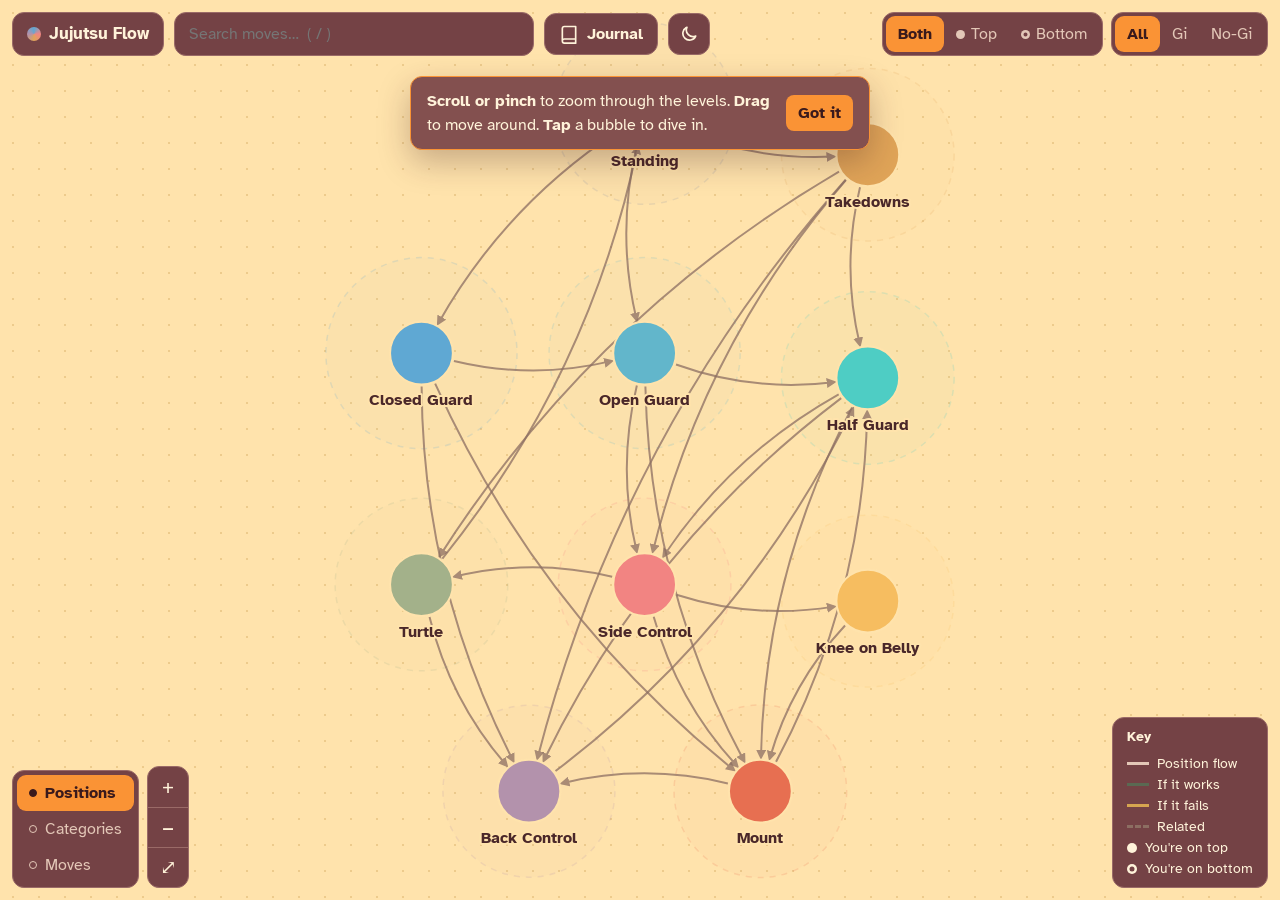
==== index.html @ 80105520 "Training journal with auto-linked move names - Journal button on the web opens a training journal in" ====
<!DOCTYPE html>
<html lang="en">
<head>
  <meta charset="utf-8">
  <meta name="viewport" content="width=device-width, initial-scale=1, viewport-fit=cover">
  <title>Jujutsu Flow</title>
  <meta name="description" content="Zoomable flow chart of jiu-jitsu positions and techniques.">
  <meta name="theme-color" content="#744245">
  <!-- Pick the colour theme before anything draws, so there's no flash of the wrong colours. -->
  <script>
    (function () {
      var t = null;
      try { t = localStorage.getItem('jj-theme'); } catch (e) {}
      if (t !== 'light' && t !== 'dark') t = matchMedia('(prefers-color-scheme: dark)').matches ? 'dark' : 'light';
      document.documentElement.dataset.theme = t;
    })();
  </script>
  <meta name="apple-mobile-web-app-capable" content="yes">
  <meta name="mobile-web-app-capable" content="yes">
  <meta name="apple-mobile-web-app-status-bar-style" content="black-translucent">
  <meta name="apple-mobile-web-app-title" content="JJ Flow">
  <link rel="manifest" href="manifest.webmanifest">
  <link rel="icon" href="icons/icon.svg" type="image/svg+xml">
  <link rel="apple-touch-icon" href="icons/apple-touch-icon.png">
  <link rel="preconnect" href="https://fonts.googleapis.com">
  <link rel="preconnect" href="https://fonts.gstatic.com" crossorigin>
  <link rel="stylesheet" href="https://fonts.googleapis.com/css2?family=Atkinson+Hyperlegible:wght@400;700&display=swap">
  <link rel="stylesheet" href="styles.css">
</head>
<body>
  <!-- The map itself. Everything is drawn into this SVG by js/graph.js -->
  <svg id="graph" aria-label="Technique flow chart"></svg>

  <!-- The detail panel (filled in by js/panel.js) -->
  <aside id="panel" class="panel" aria-label="Details">
    <button class="panel-close" aria-label="Close">×</button>
    <div class="panel-body"></div>
  </aside>

  <!-- Top bar: title, search, Gi / No-Gi filter -->
  <header class="topbar">
    <div class="brand"><span class="brand-mark"></span>Jujutsu Flow</div>
    <div class="search">
      <input id="search" type="search" placeholder="Search moves…  ( / )" autocomplete="off" aria-label="Search moves">
      <ul id="search-results" hidden></ul>
    </div>
    <button id="journal-btn" class="icon-btn with-label" aria-label="Open training journal">
      <svg class="icon-book" viewBox="0 0 24 24" aria-hidden="true"><path d="M4 5.5A2.5 2.5 0 0 1 6.5 3H20v15H6.5A2.5 2.5 0 0 0 4 20.5zM4 20.5A2.5 2.5 0 0 0 6.5 23H20v-5"/></svg>
      <span class="btn-label">Journal</span>
    </button>
    <button id="theme-btn" class="icon-btn" aria-label="Switch colour theme">
      <svg class="icon-sun" viewBox="0 0 24 24" aria-hidden="true"><circle cx="12" cy="12" r="4.5"/><path d="M12 2v2.5M12 19.5V22M2 12h2.5M19.5 12H22M4.9 4.9l1.8 1.8M17.3 17.3l1.8 1.8M4.9 19.1l1.8-1.8M17.3 6.7l1.8-1.8"/></svg>
      <svg class="icon-moon" viewBox="0 0 24 24" aria-hidden="true"><path d="M20 14.5A8 8 0 0 1 9.5 4a8 8 0 1 0 10.5 10.5z"/></svg>
    </button>
    <div class="filters">
      <div class="segmented" role="group" aria-label="Top or bottom filter">
        <button class="filter-btn" data-key="role" data-value="all">Both</button>
        <button class="filter-btn" data-key="role" data-value="top"><span class="dot role-top"></span>Top</button>
        <button class="filter-btn" data-key="role" data-value="bottom"><span class="dot role-bottom"></span>Bottom</button>
      </div>
      <div class="segmented" role="group" aria-label="Gi filter">
        <button class="filter-btn" data-key="style" data-value="all">All</button>
        <button class="filter-btn" data-key="style" data-value="gi">Gi</button>
        <button class="filter-btn" data-key="style" data-value="nogi">No-Gi</button>
      </div>
    </div>
  </header>

  <!-- Bottom left: zoom level "gearbox" + zoom buttons -->
  <div class="controls">
    <div class="levels" role="group" aria-label="Detail level">
      <button class="level-btn" title="See all positions"><span class="pip"></span>Positions</button>
      <button class="level-btn" title="See categories"><span class="pip"></span>Categories</button>
      <button class="level-btn" title="See every move"><span class="pip"></span>Moves</button>
    </div>
    <div class="zoom">
      <button id="zoom-in" aria-label="Zoom in">+</button>
      <button id="zoom-out" aria-label="Zoom out">−</button>
      <button id="zoom-fit" aria-label="Show everything">⤢</button>
    </div>
  </div>

  <!-- Bottom right: what the arrow colours mean -->
  <div id="legend" class="legend">
    <button id="legend-toggle" class="legend-title">Key</button>
    <ul>
      <li><span class="swatch flow"></span>Position flow</li>
      <li><span class="swatch success"></span>If it works</li>
      <li><span class="swatch fail"></span>If it fails</li>
      <li><span class="swatch related"></span>Related</li>
      <li><span class="dot role-top"></span>You're on top</li>
      <li><span class="dot role-bottom"></span>You're on bottom</li>
    </ul>
  </div>

  <div id="hint" class="hint" hidden>
    <p><b>Scroll or pinch</b> to zoom through the levels. <b>Drag</b> to move around. <b>Tap</b> a bubble to dive in.</p>
    <button>Got it</button>
  </div>


  <script src="js/data.js"></script>
  <script src="js/graph.js"></script>
  <script src="js/journal.js"></script>
  <script src="js/panel.js"></script>
  <script src="js/app.js"></script>
</body>
</html>
---- styles.css ----
/* =========================================================================
   THEMES — every colour in the app comes from these "paint racks".
   The rest of the file only asks for a role (--bg, --accent, …), never a
   specific colour, so swapping the rack recolours everything at once.

   To add a seasonal theme later: copy one block, give it a new name
   (e.g. [data-theme="halloween"]), change the colours, and add the name
   to THEMES in js/app.js.
   ========================================================================= */

/* Shared, theme-independent settings */
:root {
  --radius: 12px;
  --panel-w: clamp(400px, 50vw, 640px);   /* technique page: about half the screen on iPad */
  --font: 'Atkinson Hyperlegible', system-ui, -apple-system, 'Segoe UI', sans-serif;
}

/* LIGHT — Behr: Sunflower Seed, Rumors, Joyful Orange, Trailing Vine, Plantain Chips */
:root, [data-theme="light"] {
  color-scheme: light;
  --field: #5A3235;             /* text boxes on the pages */
  --bg: #FFE3AC;                /* Sunflower Seed P270-3 — the web's background */
  --bg-dots: #EDCB8C;
  --surface: #744245;           /* Rumors MQ1-15 — pages, bars and buttons */
  --surface-2: #83504F;
  --border: #9A6A67;
  --text: #FFF3DA;              /* text on pages */
  --muted: #E3C7B7;
  --ink: #4A2729;               /* text drawn on the web */
  --ink-muted: #7A5A4E;
  --accent: #FA9335;            /* Joyful Orange P240-7 — "you are here", buttons */
  --on-accent: #3A1A1C;         /* text on top of the accent colour */
  --success: #5A6952;           /* Trailing Vine S390-7 — "if it works" arrows */
  --fail: #D6A550;              /* Plantain Chips M290-6 — "if it fails" arrows */
  --related: #8C6E62;
  --flow: #8C6E62;              /* big arrows between positions */
  --tlink: #9C7F6B;
  --select: #3A1A1C;            /* ring around the tapped move */
  --casing: #4A2729;            /* thin outline under focus arrows so pale ones stay visible */
  --shadow: rgba(58, 26, 28, .28);
  --danger: #FFB3A6;
}

/* DARK — Behr: Midnight Blue, Nocturne Blue, Extreme Yellow, Pistachio, Sizzling Sunset */
[data-theme="dark"] {
  color-scheme: dark;
  --field: #22405B;
  --bg: #445C73;                /* Midnight Blue N480-7 (matched to the paint card) */
  --bg-dots: #536B83;
  --surface: #2E4D6A;           /* Nocturne Blue HDC-CL-28 (matched to the paint card) */
  --surface-2: #3A5A78;
  --border: #50708F;
  --text: #F3F5F8;
  --muted: #B9C7D6;
  --ink: #F3F5F8;
  --ink-muted: #C4D0DC;
  --accent: #FFB729;            /* Extreme Yellow P260-7 */
  --on-accent: #1F2B38;
  --success: #B9C04F;           /* Pistachio MQ4-42 (matched to the paint card) */
  --fail: #EB7E4D;              /* Sizzling Sunset P200-6 */
  --related: #AEBBC9;
  --flow: #AEBBC9;
  --tlink: #93A4B6;
  --select: #FFFFFF;
  --casing: #1F2B38;
  --shadow: rgba(10, 20, 30, .45);
  --danger: #FFB3A6;
}

* { box-sizing: border-box; }
[hidden] { display: none !important; }
html, body { margin: 0; height: 100%; overflow: hidden; }
/* The dotted background covers the whole screen, including behind the
   iPad/iPhone status bar and home-bar areas, so the web runs edge to edge. */
html { background: radial-gradient(circle, var(--bg-dots) 1px, transparent 1.2px) 0 0 / 26px 26px fixed, var(--bg); }
body {
  background: transparent;
  color: var(--text);
  font-family: var(--font);
  font-size: 16px;
  line-height: 1.5;
  -webkit-font-smoothing: antialiased;
}
button { font: inherit; color: inherit; cursor: pointer; }
.muted { color: var(--muted); }
.small { font-size: 13px; }
.dot {
  display: inline-block; width: 10px; height: 10px; border-radius: 50%;
  background: var(--c, var(--accent)); flex: none;
}

/* ---------- The graph canvas ---------- */
#graph {
  /* 100lvh = the full screen height, even behind the home bar on iPhone/iPad */
  position: fixed; top: 0; left: 0; width: 100vw; height: 100%; height: 100lvh;
  touch-action: none; cursor: grab; user-select: none; -webkit-user-select: none;
}
#graph.grabbing { cursor: grabbing; }
#graph text {
  fill: var(--ink);
  paint-order: stroke fill;
  stroke: var(--bg);
  stroke-width: calc(var(--sw) * 4);
  stroke-linejoin: round;
  pointer-events: none;
}

.zone {
  fill: color-mix(in srgb, var(--c) 7%, transparent);
  stroke: color-mix(in srgb, var(--c) 55%, transparent);
  stroke-width: calc(var(--sw) * 1.5);
  stroke-dasharray: calc(var(--sw) * 6) calc(var(--sw) * 6);
  pointer-events: none;
}
.zone-title { font-size: var(--fs-zone); font-weight: 700; }
.spoke { stroke: color-mix(in srgb, var(--c) 45%, transparent); stroke-width: calc(var(--sw) * 1.2); }

.node { cursor: pointer; transition: opacity .2s; }
.node circle {
  fill: var(--c);
  stroke: var(--bg);
  stroke-width: calc(var(--sw) * 2);
  transition: filter .15s;
}
.node:hover circle { filter: brightness(1.25); }
.pos-node text { font-size: var(--fs-pos); font-weight: 700; }
.cat-node text { font-size: var(--fs-cat); font-weight: 700; }
.cat-node circle { fill: color-mix(in srgb, var(--c) 70%, var(--bg)); }
.tech-node text { font-size: var(--fs-tech); }

/* Solid dot = you're on top. Hollow ring = you're on bottom. */
.tech-node.role-bottom circle { fill: var(--bg); stroke: var(--c); stroke-width: calc(var(--sw) * 3.5); }
.dot.role-top { background: var(--c, var(--text)); }
.dot.role-bottom { background: transparent; box-shadow: inset 0 0 0 2.5px var(--c, var(--text)); }
.filter-btn .dot { margin-right: 6px; width: 9px; height: 9px; --c: currentColor; }

.tech-node.off { opacity: .12; }
.tech-node.sel circle { stroke: var(--select); stroke-width: calc(var(--sw) * 3); }
.pos-node.sel circle { stroke: var(--select); stroke-width: calc(var(--sw) * 4); }

.flow path { fill: none; stroke: var(--flow); stroke-width: calc(var(--sw) * 2); opacity: .75; }
.flow text { font-size: var(--fs-edge); fill: var(--ink-muted) !important; }
.overview .flow:not(.lit) text { display: none; }
.has-focus .flow.lit text { fill: var(--ink) !important; }

.tlink { stroke: var(--tlink); stroke-width: var(--sw); opacity: .35; }
.tlink.off { opacity: .05; }

.hi-link { fill: none; stroke-width: calc(var(--sw) * 2.5); }
.hi-casing { fill: none; stroke: var(--casing); stroke-width: calc(var(--sw) * 4.5); opacity: .55; }
.pin { pointer-events: none; }
.pin circle { fill: var(--c); stroke: var(--bg); stroke-width: calc(var(--sw) * 2); }
.pin.role-bottom circle { fill: var(--bg); stroke: var(--c); stroke-width: calc(var(--sw) * 3); }
.pin.pin-main circle { stroke: var(--select); stroke-width: calc(var(--sw) * 3); }
.pin text { font-size: var(--fs-tech); font-weight: 700; }
.hi-link.success { stroke: var(--success); }
.hi-link.fail { stroke: var(--fail); }
.hi-link.related { stroke: var(--related); stroke-dasharray: calc(var(--sw) * 5) calc(var(--sw) * 4); }

/* When something is focused, dim everything that isn't connected to it. */
.has-focus .tech-node:not(.lit),
.has-focus .cat-node:not(.lit) { opacity: .2; }
.has-focus .tlink { opacity: .06; }
.has-focus .flow:not(.lit) { opacity: .25; }
.has-focus .flow.lit path { stroke: var(--ink); opacity: 1; }
.has-focus .pos-node:not(.lit) { opacity: .35; }

/* ---------- Floating UI ---------- */
.topbar {
  position: fixed; top: calc(12px + env(safe-area-inset-top)); left: 12px; right: 12px;
  display: flex; gap: 10px; align-items: center; flex-wrap: wrap;
  pointer-events: none;
}
.topbar > * { pointer-events: auto; }
/* On wide screens the panel sits on the right, so the top bar makes room for it. */
@media (min-width: 720px) {
  .topbar { transition: right .28s ease; }
  .panel.open ~ .topbar { right: calc(var(--panel-w) + 12px); }
  .panel.open ~ .topbar .brand { display: none; }
}
.brand {
  display: flex; align-items: center; gap: 8px;
  font-weight: 700; font-size: 17px;
  padding: 8px 14px; background: var(--surface); border: 1px solid var(--border); border-radius: var(--radius);
}
.brand-mark {
  width: 14px; height: 14px; border-radius: 50%;
  background: conic-gradient(#5fa8d3, #f28482, #e0a458, #b392ac, #5fa8d3);
}
.search { position: relative; flex: 1 1 200px; max-width: 360px; }
#search {
  width: 100%; padding: 9px 14px; font: inherit; color: var(--text);
  background: var(--surface); border: 1px solid var(--border); border-radius: var(--radius); outline: none;
}
#search:focus { border-color: var(--accent); }
#search-results {
  position: absolute; top: calc(100% + 6px); left: 0; right: 0; margin: 0; padding: 6px; list-style: none;
  background: var(--surface); border: 1px solid var(--border); border-radius: var(--radius);
  box-shadow: 0 12px 32px var(--shadow); z-index: 20;
}
#search-results button {
  display: flex; align-items: center; gap: 10px; width: 100%; text-align: left;
  padding: 8px 10px; background: none; border: 0; border-radius: 8px;
}
#search-results button span:nth-child(2) { flex: 1; }
#search-results button:hover { background: var(--surface-2); }
#search-results .empty { padding: 8px 10px; }

/* Light / dark switch: shows the moon in light mode (tap for dark) and the sun in dark mode. */
.icon-btn {
  display: inline-flex; align-items: center; justify-content: center; flex: none;
  width: 42px; height: 42px; padding: 0; color: var(--text);
  background: var(--surface); border: 1px solid var(--border); border-radius: var(--radius);
}
.icon-btn svg { width: 20px; height: 20px; fill: none; stroke: currentColor; stroke-width: 2; stroke-linecap: round; stroke-linejoin: round; }
.icon-btn:hover { color: var(--accent); }
[data-theme="light"] .icon-sun, [data-theme="dark"] .icon-moon { display: none; }
.filters { display: flex; gap: 8px; margin-left: auto; flex-wrap: wrap; }
.segmented {
  display: flex; padding: 3px;
  background: var(--surface); border: 1px solid var(--border); border-radius: var(--radius);
}
.segmented button, .levels button {
  display: inline-flex; align-items: center; min-height: 36px;
  padding: 6px 12px; background: none; border: 0; border-radius: 9px; color: var(--muted);
}
/* "You are here" = the contrast colour */
.segmented button.active, .levels button.active { background: var(--accent); color: var(--on-accent); font-weight: 700; }
.levels button.active .pip { background: var(--on-accent); border-color: var(--on-accent); }

.controls {
  position: fixed; left: 12px; bottom: 12px;
  display: flex; gap: 8px; align-items: flex-end; flex-wrap: wrap;
  padding-bottom: env(safe-area-inset-bottom);
}
.levels {
  display: flex; flex-direction: column; padding: 4px;
  background: var(--surface); border: 1px solid var(--border); border-radius: var(--radius);
}
.levels button { display: flex; align-items: center; gap: 8px; text-align: left; }
.pip { width: 8px; height: 8px; border-radius: 50%; border: 1.5px solid var(--muted); }
.zoom {
  display: flex; flex-direction: column; overflow: hidden;
  background: var(--surface); border: 1px solid var(--border); border-radius: var(--radius);
}
.zoom button { width: 40px; height: 40px; background: none; border: 0; font-size: 20px; }
.zoom button + button { border-top: 1px solid var(--border); }
.zoom button:hover, .levels button:hover, .segmented button:hover { color: var(--text); }

.legend {
  position: fixed; right: 12px; bottom: 12px; padding: 8px 14px;
  background: var(--surface); border: 1px solid var(--border); border-radius: var(--radius);
  font-size: 14px; transition: opacity .2s;
}
.legend-title { background: none; border: 0; padding: 0; font-weight: 700; }
.legend ul { list-style: none; margin: 6px 0 0; padding: 0; }
.legend li { display: flex; align-items: center; gap: 8px; }
.legend.collapsed ul { display: none; }
.swatch { width: 22px; height: 0; border-top: 3px solid; }
.swatch.flow { border-color: var(--muted); }
.swatch.success { border-color: var(--success); }
.swatch.fail { border-color: var(--fail); }
.swatch.related { border-color: var(--related); border-top-style: dashed; }

.hint {
  position: fixed; left: 50%; top: 76px; transform: translateX(-50%);
  width: min(460px, calc(100% - 32px));
  display: flex; gap: 12px; align-items: center; padding: 12px 16px;
  background: var(--surface-2); border: 1px solid var(--accent); border-radius: var(--radius);
  box-shadow: 0 12px 32px var(--shadow);
}
.hint p { margin: 0; flex: 1; }
.hint button { background: var(--accent); border: 0; border-radius: 8px; padding: 6px 12px; color: var(--on-accent); font-weight: 700; }

/* ---------- Detail panel ---------- */
.panel {
  position: fixed; top: 0; right: 0; bottom: 0; width: var(--panel-w); max-width: 100%;
  background: var(--surface); border-left: 1px solid var(--border);
  transform: translateX(100%); transition: transform .28s ease;
  display: flex; flex-direction: column; z-index: 30;
}
.panel.open { transform: none; box-shadow: -12px 0 40px var(--shadow); }
.panel.open ~ .legend { opacity: 0; pointer-events: none; }
.panel { padding-top: env(safe-area-inset-top, 0px); }
.panel-close {
  position: absolute; top: calc(12px + env(safe-area-inset-top, 0px)); right: 12px; width: 36px; height: 36px;
  background: var(--surface-2); border: 0; border-radius: 50%; font-size: 22px; line-height: 1;
}
.panel-body { flex: 1; min-height: 0; display: flex; flex-direction: column; }

/* Tabs across the top: [Technique] [Notes · 3] */
.panel-tabs {
  display: flex; gap: 4px; margin: 12px 60px 0 16px; padding: 3px; flex: none;
  background: color-mix(in srgb, var(--surface) 70%, #000); border: 1px solid var(--border); border-radius: var(--radius);
}
.panel-tabs button {
  flex: 1; min-height: 36px; padding: 6px 10px; border: 0; border-radius: 9px;
  background: none; color: var(--muted); font-weight: 700;
}
.panel-tabs button.active { background: var(--accent); color: var(--on-accent); }
.panel-tabs button.active .tab-count { color: inherit; }
.tab-count { color: var(--accent); }

/* The sliding tray: two pages side by side, snapping into place when swiped. */
.pages {
  flex: 1; min-height: 0; display: flex;
  overflow-x: auto; overflow-y: hidden; scroll-snap-type: x mandatory;
  overscroll-behavior-x: contain; scrollbar-width: none;
}
.pages::-webkit-scrollbar { display: none; }
.page {
  flex: 0 0 100%; min-width: 0; overflow-y: auto; scroll-snap-align: start; scroll-snap-stop: always;
  padding: 16px 22px 40px; overscroll-behavior-y: contain;
}
/* "Done from" switcher for moves done from several positions */
.done-from { display: flex; flex-wrap: wrap; align-items: center; gap: 6px; margin-top: 12px; }
.done-from-label { font-size: 13px; font-weight: 700; color: var(--muted); margin-right: 2px; }
.place-btn {
  display: inline-flex; align-items: center; gap: 6px; min-height: 34px; padding: 5px 12px;
  background: var(--surface-2); border: 1px solid var(--border); border-radius: 999px; font-size: 14px;
}
.place-btn.active { background: var(--accent); border-color: var(--accent); color: var(--on-accent); font-weight: 700; }
.place-btn.active .dot { --c: var(--on-accent); }

.panel h2 { margin: 6px 0 8px; font-size: 26px; line-height: 1.2; }
.panel h3 { margin: 0 0 8px; font-size: 15px; display: flex; align-items: center; gap: 8px; }
.panel h4 { margin: 12px 0 6px; font-size: 13px; color: var(--muted); text-transform: uppercase; letter-spacing: .04em; }
.panel section { margin-top: 20px; padding-top: 16px; border-top: 1px solid var(--border); }
.panel .desc { font-size: 17px; line-height: 1.6; margin: 12px 0 0; }
.crumb { display: flex; align-items: center; gap: 6px; color: var(--muted); font-size: 14px; flex-wrap: wrap; }
.crumb-link { display: inline-flex; align-items: center; gap: 6px; background: none; border: 0; padding: 0; color: var(--text); }
.crumb-link:hover { text-decoration: underline; }

.badges { display: flex; gap: 6px; }
.badges { flex-wrap: wrap; }
.badge { display: inline-flex; align-items: center; gap: 6px; font-size: 13px; font-weight: 700; padding: 2px 10px; border-radius: 999px; }
.badge.role { background: var(--surface-2); color: var(--text); }
.role-dot { width: 9px; height: 9px; border-radius: 50%; }
.badge.top .role-dot { background: var(--text); }
.badge.bottom .role-dot { box-shadow: inset 0 0 0 2px var(--text); }
.badge.neutral .role-dot { background: var(--muted); }
.badge.gi { background: var(--bg); color: var(--ink); }
.badge.nogi { background: var(--text); color: var(--surface); }

.links.success h3 .icon { color: color-mix(in srgb, var(--success) 50%, var(--text)); }
.links.fail h3 .icon { color: color-mix(in srgb, var(--fail) 70%, var(--text)); }
.links.related h3 .icon { color: var(--related); }
.chips { display: flex; flex-wrap: wrap; gap: 6px; }
.chip {
  display: inline-flex; align-items: center; gap: 8px;
  padding: 6px 12px; background: var(--surface-2); border: 1px solid var(--border); border-radius: 999px;
  font-size: 15px;
}
.chip:hover { border-color: var(--c); }
.chip.off { opacity: .4; }
.chip-tag { font-size: 12px; color: var(--muted); }

.video-frame { position: relative; aspect-ratio: 16 / 9; border-radius: 10px; overflow: hidden; background: #000; }
.video-frame iframe { position: absolute; inset: 0; width: 100%; height: 100%; border: 0; }
.video-form { display: flex; gap: 8px; margin-top: 10px; flex-wrap: wrap; }
.video-input {
  flex: 1 1 180px; padding: 8px 12px; font: inherit; font-size: 14px; color: var(--text);
  background: var(--field); border: 1px solid var(--border); border-radius: 8px;
}
.btn {
  display: inline-flex; align-items: center; padding: 8px 12px; font-size: 14px;
  color: var(--text); text-decoration: none; background: var(--surface-2); border: 1px solid var(--border); border-radius: 8px;
}
.btn:hover { border-color: var(--accent); }
.panel a { color: var(--accent); }

/* One-time "peek": tug the tray left to show the Notes page, then spring back. */
.pages.peek > .page { animation: peek 1.1s cubic-bezier(.3, 0, .2, 1); }
@keyframes peek { 0%, 100% { transform: none; } 35%, 55% { transform: translateX(-72px); } }
.panel-tabs button.glow:not(.active) { animation: glow 1.2s ease-in-out 2; }
@keyframes glow { 50% { background: color-mix(in srgb, var(--accent) 35%, transparent); color: var(--text); } }
@media (prefers-reduced-motion: reduce) { .pages.peek > .page, .panel-tabs button.glow:not(.active) { animation: none; } }

/* Notes page: a timeline of note cards, newest at the bottom. */
.note-list { display: flex; flex-direction: column; gap: 10px; margin-top: 14px; }
.note, .journal-entry {
  padding: 12px 14px; background: var(--surface-2); border: 1px solid var(--border);
  border-radius: 10px; border-left: 3px solid var(--accent);
}
.note header, .journal-entry header { display: flex; flex-wrap: wrap; align-items: baseline; gap: 4px; }
.note time, .journal-entry time { font-size: 13px; font-weight: 700; color: var(--muted); }

/* ---------- Training journal ---------- */
.icon-btn.with-label { width: auto; gap: 8px; padding: 0 14px; font-weight: 700; }
.icon-btn.active { background: var(--accent); border-color: var(--accent); color: var(--on-accent); }
.icon-book { width: 18px; height: 18px; flex: none; fill: none; stroke: currentColor; stroke-width: 2; stroke-linecap: round; stroke-linejoin: round; }
.panel h2 .icon-book, .panel h3 .icon-book { color: var(--accent); }
.panel h2 .icon-book { width: 22px; height: 22px; vertical-align: -2px; margin-right: 4px; }
.journal-head { padding: 16px 22px 8px; padding-right: 64px; flex: none; }
.journal-head h2 { margin: 4px 0 2px; }
.journal-head p { margin: 0; }
.journal-scroll { flex: 1; min-height: 0; overflow-y: auto; padding: 8px 22px 40px; overscroll-behavior-y: contain; }
.journal-list { display: flex; flex-direction: column; gap: 12px; }
.journal-entry.flash { animation: flash 1.6s ease-out; }
@keyframes flash { 0%, 40% { box-shadow: 0 0 0 3px var(--accent); } 100% { box-shadow: 0 0 0 0 transparent; } }
.compose-date { font-weight: 700; color: var(--muted); font-size: 14px; }
.journal-new {
  width: 100%; padding: 10px 12px; font: inherit; color: var(--text); resize: vertical;
  background: var(--field); border: 1px solid var(--border); border-radius: 8px; line-height: 1.5;
}
.journal-new:focus { outline: none; border-color: var(--accent); }

/* Spotted move names inside journal text */
.jlink {
  display: inline; padding: 0; margin: 0; background: none; border: 0; font: inherit; color: var(--accent);
  font-weight: 700; text-decoration: underline; text-decoration-thickness: 2px; text-underline-offset: 3px; cursor: pointer;
}
.entry-mentions { display: flex; flex-wrap: wrap; align-items: center; gap: 6px; margin-top: 10px; }
.mention-chip {
  display: inline-flex; align-items: center; background: var(--field); border: 1px solid var(--border); border-radius: 999px; overflow: hidden;
}
.mention-chip button { background: none; border: 0; padding: 4px 4px 4px 12px; font-size: 14px; }
.mention-chip .unlink { padding: 4px 10px 4px 6px; color: var(--muted); font-size: 16px; line-height: 1; }
.mention-chip .unlink:hover { color: var(--danger); }

/* "From my training journal" on a move's Notes tab */
.journal-snippet {
  display: flex; flex-direction: column; gap: 4px; width: 100%; margin-top: 10px; padding: 12px 14px; text-align: left;
  background: var(--surface-2); border: 1px solid var(--border); border-radius: 10px; border-left: 3px solid var(--muted);
}
.journal-snippet:hover { border-color: var(--accent); }
.snippet-date { font-size: 13px; font-weight: 700; color: var(--muted); }
.snippet-text { font-size: 15px; line-height: 1.5; overflow-wrap: anywhere; }
.snippet-text b { color: var(--accent); }
.snippet-open { font-size: 13px; font-weight: 700; color: var(--accent); align-self: flex-end; }
.from-journal .count { color: var(--muted); font-weight: 400; }
.note-text { margin: 6px 0 0; white-space: pre-wrap; overflow-wrap: anywhere; font-size: 16px; line-height: 1.55; }
.note-actions, .note-edit-actions { display: flex; gap: 14px; justify-content: flex-end; margin-top: 6px; }
.note-edit-actions { gap: 8px; }
.link-btn { background: none; border: 0; padding: 4px 0; color: var(--accent); font-size: 14px; font-weight: 700; }
.link-btn.danger { color: var(--danger); }
.note-compose { margin-top: 16px; display: flex; flex-direction: column; gap: 8px; }
.note-compose .btn { align-self: flex-end; }
.note-new, .note-edit {
  width: 100%; padding: 10px 12px; font: inherit; color: var(--text); resize: vertical;
  background: var(--field); border: 1px solid var(--border); border-radius: 8px; line-height: 1.5;
}
.note-edit { margin-top: 8px; }
.note-new:focus, .note-edit:focus, .video-input:focus { outline: none; border-color: var(--accent); }
.btn-primary { background: var(--accent); border-color: var(--accent); color: var(--on-accent); font-weight: 700; }
.btn-primary:hover { filter: brightness(1.1); }

/* ---------- Phones: compact top bar ---------- */
@media (max-width: 719px) {
  .brand { display: none; }
  .icon-btn.with-label { width: 42px; padding: 0; }
  .icon-btn.with-label .btn-label { display: none; }
  .search { max-width: none; }
  .levels button { padding: 5px 10px; font-size: 14px; }
  .filters { width: 100%; justify-content: space-between; gap: 6px; flex-wrap: nowrap; }
  .segmented { flex: 1; }
  .segmented button { flex: 1; justify-content: center; padding: 6px 4px; font-size: 14px; }
  .filter-btn .dot { margin-right: 4px; }
}

/* ---------- Phones + portrait tablets: panel becomes a bottom sheet ----------
   Keep this query in sync with SHEET_QUERY in js/app.js. */
@media (max-width: 719px), (orientation: portrait) and (max-width: 1100px) {
  .panel.open ~ .topbar { right: 12px; }
  .panel.open ~ .topbar .brand { display: flex; }
  .panel {
    top: auto; left: 0; width: 100%; height: 62vh;
    border-left: 0; border-top: 1px solid var(--border); border-radius: 18px 18px 0 0;
    transform: translateY(100%);
  }
  .panel.open { box-shadow: 0 -12px 40px var(--shadow); }
  .panel { padding-top: 0; padding-bottom: env(safe-area-inset-bottom, 0px); }
  .panel-close { top: 12px; }
  .panel.open ~ .controls { display: none; }
  .hint { top: auto; bottom: 170px; }
}
/* Portrait iPad: the bottom sheet takes half the screen (phones keep a taller sheet). */
@media (orientation: portrait) and (min-width: 720px) and (max-width: 1100px) {
  .panel { height: 50vh; }
}
@media (max-width: 719px) {
  .panel.open ~ .topbar .brand { display: none; }
}
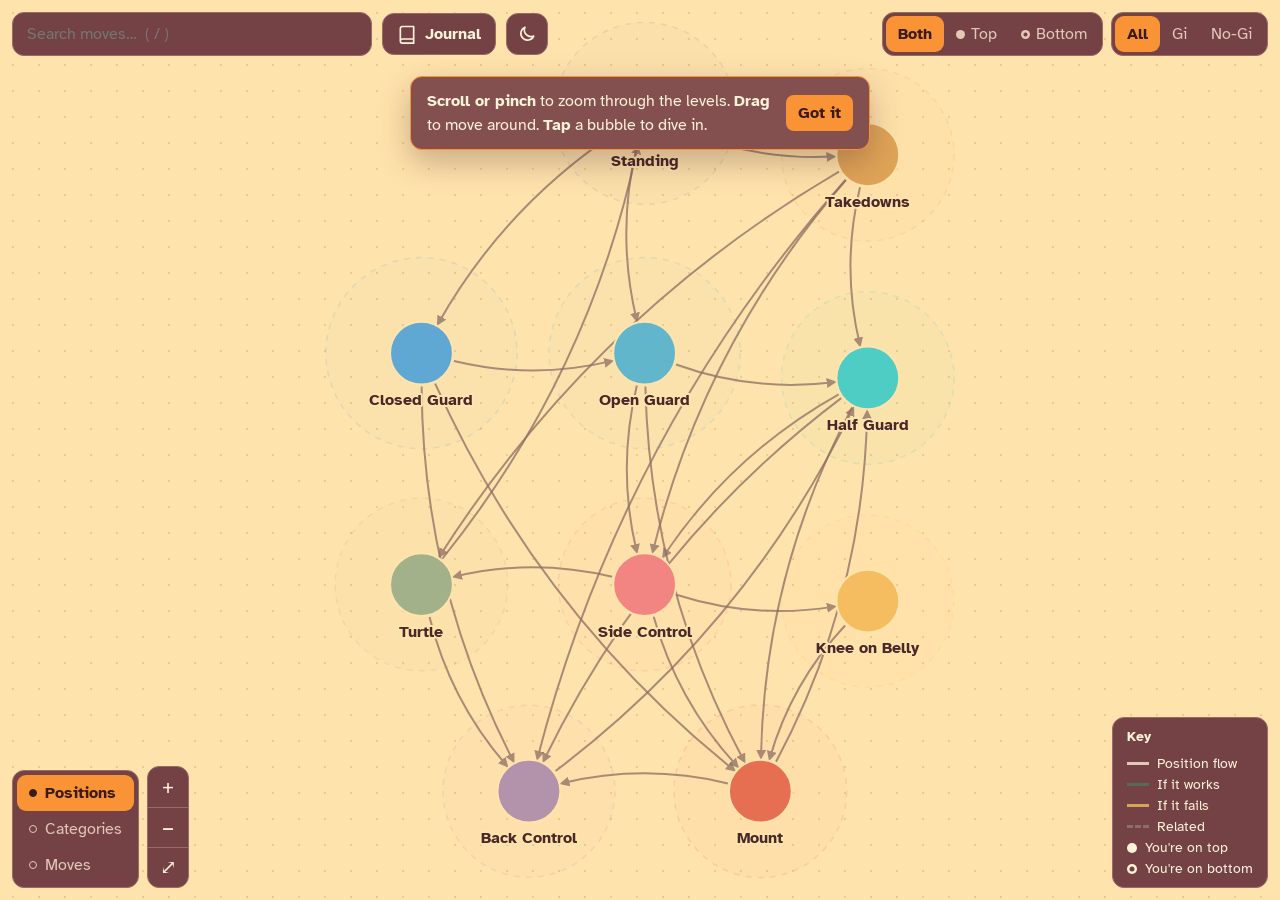
==== commit 1843517a: "Remove brand box; resizable bottom sheet; record belt/flashcard plan - Drop the 'Jujutsu Flow' box f" ====
--- a/index.html
+++ b/index.html
@@ -33,13 +33,14 @@
 
   <!-- The detail panel (filled in by js/panel.js) -->
   <aside id="panel" class="panel" aria-label="Details">
+    <!-- Grab handle: drag to resize the page on phones (snaps to peek / half / full) -->
+    <div class="sheet-handle" role="button" tabindex="0" aria-label="Resize page: drag, or tap to switch between half and full"><span></span></div>
     <button class="panel-close" aria-label="Close">×</button>
     <div class="panel-body"></div>
   </aside>
 
-  <!-- Top bar: title, search, Gi / No-Gi filter -->
+  <!-- Top bar: search, journal, theme, filters -->
   <header class="topbar">
-    <div class="brand"><span class="brand-mark"></span>Jujutsu Flow</div>
     <div class="search">
       <input id="search" type="search" placeholder="Search moves…  ( / )" autocomplete="off" aria-label="Search moves">
       <ul id="search-results" hidden></ul>
--- a/styles.css
+++ b/styles.css
@@ -176,16 +176,6 @@
 @media (min-width: 720px) {
   .topbar { transition: right .28s ease; }
   .panel.open ~ .topbar { right: calc(var(--panel-w) + 12px); }
-  .panel.open ~ .topbar .brand { display: none; }
-}
-.brand {
-  display: flex; align-items: center; gap: 8px;
-  font-weight: 700; font-size: 17px;
-  padding: 8px 14px; background: var(--surface); border: 1px solid var(--border); border-radius: var(--radius);
-}
-.brand-mark {
-  width: 14px; height: 14px; border-radius: 50%;
-  background: conic-gradient(#5fa8d3, #f28482, #e0a458, #b392ac, #5fa8d3);
 }
 .search { position: relative; flex: 1 1 200px; max-width: 360px; }
 #search {
@@ -282,6 +272,7 @@
 .panel.open { transform: none; box-shadow: -12px 0 40px var(--shadow); }
 .panel.open ~ .legend { opacity: 0; pointer-events: none; }
 .panel { padding-top: env(safe-area-inset-top, 0px); }
+.sheet-handle { display: none; }   /* only shown when the page is a bottom sheet (below) */
 .panel-close {
   position: absolute; top: calc(12px + env(safe-area-inset-top, 0px)); right: 12px; width: 36px; height: 36px;
   background: var(--surface-2); border: 0; border-radius: 50%; font-size: 22px; line-height: 1;
@@ -447,7 +438,6 @@
 
 /* ---------- Phones: compact top bar ---------- */
 @media (max-width: 719px) {
-  .brand { display: none; }
   .icon-btn.with-label { width: 42px; padding: 0; }
   .icon-btn.with-label .btn-label { display: none; }
   .search { max-width: none; }
@@ -462,22 +452,24 @@
    Keep this query in sync with SHEET_QUERY in js/app.js. */
 @media (max-width: 719px), (orientation: portrait) and (max-width: 1100px) {
   .panel.open ~ .topbar { right: 12px; }
-  .panel.open ~ .topbar .brand { display: flex; }
   .panel {
-    top: auto; left: 0; width: 100%; height: 62vh;
+    top: auto; left: 0; width: 100%; height: var(--sheet-h, 50vh);
     border-left: 0; border-top: 1px solid var(--border); border-radius: 18px 18px 0 0;
     transform: translateY(100%);
+    transition: transform .28s ease, height .25s ease;
   }
+  .panel.dragging { transition: none; }
+  .panel.instant { transition: transform .28s ease; }
+  /* The grab handle: a strip across the top of the sheet with a small pill. */
+  .sheet-handle {
+    display: flex; justify-content: center; align-items: center; flex: none;
+    height: 24px; margin-bottom: -6px; cursor: ns-resize; touch-action: none;
+  }
+  .sheet-handle span { width: 44px; height: 5px; border-radius: 3px; background: var(--muted); opacity: .7; }
+  .sheet-handle:focus-visible span { background: var(--accent); opacity: 1; }
   .panel.open { box-shadow: 0 -12px 40px var(--shadow); }
   .panel { padding-top: 0; padding-bottom: env(safe-area-inset-bottom, 0px); }
-  .panel-close { top: 12px; }
+  .panel-close { top: 18px; }
   .panel.open ~ .controls { display: none; }
   .hint { top: auto; bottom: 170px; }
 }
-/* Portrait iPad: the bottom sheet takes half the screen (phones keep a taller sheet). */
-@media (orientation: portrait) and (min-width: 720px) and (max-width: 1100px) {
-  .panel { height: 50vh; }
-}
-@media (max-width: 719px) {
-  .panel.open ~ .topbar .brand { display: none; }
-}
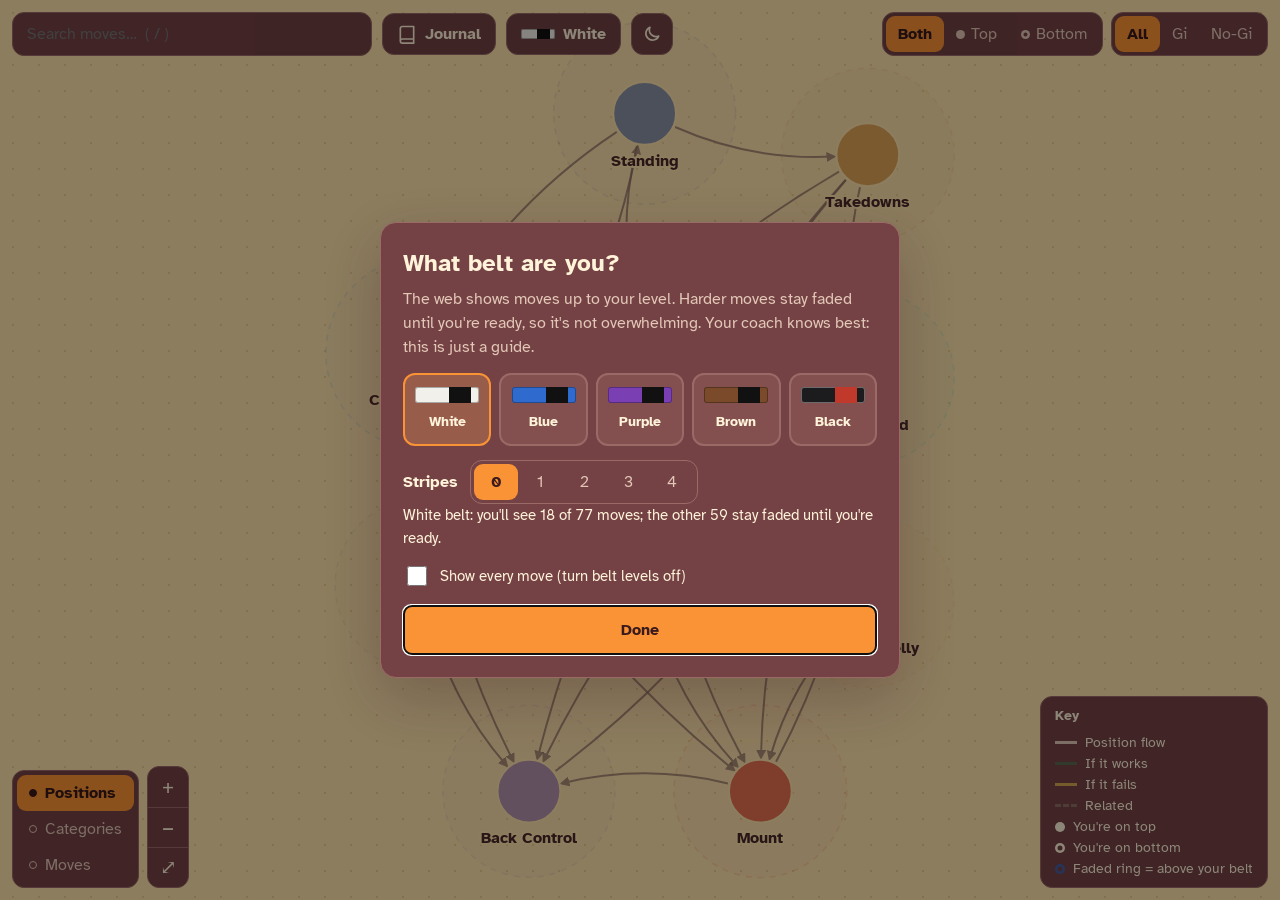
==== commit 53b6c844: "Belt levels: rank every move, belt picker, faded locked moves - Each move has a draft belt + stripe " ====
--- a/index.html
+++ b/index.html
@@ -49,6 +49,7 @@
       <svg class="icon-book" viewBox="0 0 24 24" aria-hidden="true"><path d="M4 5.5A2.5 2.5 0 0 1 6.5 3H20v15H6.5A2.5 2.5 0 0 0 4 20.5zM4 20.5A2.5 2.5 0 0 0 6.5 23H20v-5"/></svg>
       <span class="btn-label">Journal</span>
     </button>
+    <button id="belt-btn" class="icon-btn with-label" aria-label="Your belt level"></button>
     <button id="theme-btn" class="icon-btn" aria-label="Switch colour theme">
       <svg class="icon-sun" viewBox="0 0 24 24" aria-hidden="true"><circle cx="12" cy="12" r="4.5"/><path d="M12 2v2.5M12 19.5V22M2 12h2.5M19.5 12H22M4.9 4.9l1.8 1.8M17.3 17.3l1.8 1.8M4.9 19.1l1.8-1.8M17.3 6.7l1.8-1.8"/></svg>
       <svg class="icon-moon" viewBox="0 0 24 24" aria-hidden="true"><path d="M20 14.5A8 8 0 0 1 9.5 4a8 8 0 1 0 10.5 10.5z"/></svg>
@@ -91,7 +92,24 @@
       <li><span class="swatch related"></span>Related</li>
       <li><span class="dot role-top"></span>You're on top</li>
       <li><span class="dot role-bottom"></span>You're on bottom</li>
+      <li><span class="dot belt-ring"></span>Faded ring = above your belt</li>
     </ul>
+  </div>
+
+  <!-- Belt picker: shown on first visit, and from the belt button -->
+  <div id="belt-dialog" class="modal" hidden>
+    <div class="modal-card" role="dialog" aria-modal="true" aria-labelledby="belt-title">
+      <h2 id="belt-title">What belt are you?</h2>
+      <p class="muted">The web shows moves up to your level. Harder moves stay faded until you're ready, so it's not overwhelming. Your coach knows best: this is just a guide.</p>
+      <div class="belt-choices" role="radiogroup" aria-label="Belt"></div>
+      <div class="stripe-row">
+        <span class="stripe-label">Stripes</span>
+        <div class="segmented stripe-choices" role="radiogroup" aria-label="Stripes"></div>
+      </div>
+      <p class="belt-preview"></p>
+      <label class="belt-off"><input type="checkbox" id="belt-off-box"> Show every move (turn belt levels off)</label>
+      <button class="btn btn-primary belt-done">Done</button>
+    </div>
   </div>
 
   <div id="hint" class="hint" hidden>
@@ -101,6 +119,7 @@
 
 
   <script src="js/data.js"></script>
+  <script src="js/belts.js"></script>
   <script src="js/graph.js"></script>
   <script src="js/journal.js"></script>
   <script src="js/panel.js"></script>
--- a/styles.css
+++ b/styles.css
@@ -10,6 +10,12 @@
 
 /* Shared, theme-independent settings */
 :root {
+  /* Belt colours are the same in every theme (a blue belt is always blue). */
+  --belt-white: #F2F0EA;
+  --belt-blue: #2F6BCF;
+  --belt-purple: #7B3FB4;
+  --belt-brown: #7A4A2B;
+  --belt-black: #1C1C1E;
   --radius: 12px;
   --panel-w: clamp(400px, 50vw, 640px);   /* technique page: about half the screen on iPad */
   --font: 'Atkinson Hyperlegible', system-ui, -apple-system, 'Segoe UI', sans-serif;
@@ -135,6 +141,15 @@
 .filter-btn .dot { margin-right: 6px; width: 9px; height: 9px; --c: currentColor; }
 
 .tech-node.off { opacity: .12; }
+
+/* Locked = above your belt: faded, with a ring in the move's belt colour. */
+.tech-node.locked circle {
+  fill: var(--bg); stroke: var(--belt); stroke-width: calc(var(--sw) * 4);
+  filter: drop-shadow(0 0 calc(var(--sw) * 1.2) var(--ink));
+}
+.tech-node.locked { opacity: .5; }
+.tech-node.locked text { font-style: italic; }
+.tlink.locked { opacity: .1; }
 .tech-node.sel circle { stroke: var(--select); stroke-width: calc(var(--sw) * 3); }
 .pos-node.sel circle { stroke: var(--select); stroke-width: calc(var(--sw) * 4); }
 
@@ -473,3 +488,68 @@
   .panel.open ~ .controls { display: none; }
   .hint { top: auto; bottom: 170px; }
 }
+
+/* ---------- Belt levels ---------- */
+/* A little belt: coloured strip, dark tab near one end, white stripes on the tab. */
+.belt {
+  position: relative; display: inline-block; flex: none; width: 34px; height: 10px; border-radius: 2px;
+  background: var(--belt-white); box-shadow: inset 0 0 0 1px rgba(0, 0, 0, .3);
+}
+.belt-blue { background: var(--belt-blue); }
+.belt-purple { background: var(--belt-purple); }
+.belt-brown { background: var(--belt-brown); }
+.belt-black { background: var(--belt-black); box-shadow: inset 0 0 0 1px rgba(255, 255, 255, .35); }
+.belt-tab {
+  position: absolute; top: 0; bottom: 0; right: 5px; width: 13px;
+  display: flex; justify-content: space-evenly; align-items: stretch; background: #111; padding: 0 1px;
+}
+.belt-black .belt-tab { background: #C0392B; }           /* black belts have a red tab */
+.belt-tab i { width: 1.5px; background: #fff; }
+.belt-big { width: 64px; height: 16px; border-radius: 3px; }
+.belt-big .belt-tab { width: 22px; right: 8px; }
+.belt-big .belt-tab i { width: 2.5px; }
+.belt-mini { width: 20px; height: 6px; margin-left: 2px; }
+.belt-mini .belt-tab { width: 7px; right: 3px; }
+.belt-mini .belt-tab i { width: 1px; }
+.belt-all {
+  width: 22px; height: 12px; background: linear-gradient(90deg, var(--belt-white) 0 20%, var(--belt-blue) 0 40%, var(--belt-purple) 0 60%, var(--belt-brown) 0 80%, var(--belt-black) 0);
+}
+
+/* Locked chips: faded, with a mini belt showing when they unlock */
+.chip.locked { opacity: .6; font-style: italic; }
+.dot.belt-ring { background: transparent; box-shadow: inset 0 0 0 2.5px var(--belt-blue); opacity: .7; }
+
+/* Locked move page */
+.locked-page { padding: 16px 22px 40px; padding-right: 64px; overflow-y: auto; }
+.locked-belt { display: flex; align-items: center; gap: 10px; margin: 10px 0 4px; font-weight: 700; }
+
+/* Belt picker (a centred card over a dimmed web) */
+.modal {
+  position: fixed; inset: 0; z-index: 60; display: flex; align-items: center; justify-content: center;
+  padding: 16px; background: color-mix(in srgb, #000 45%, transparent);
+}
+.modal-card {
+  width: min(520px, 100%); max-height: calc(100% - 32px); overflow-y: auto;
+  background: var(--surface); color: var(--text); border: 1px solid var(--border);
+  border-radius: 16px; padding: 22px; box-shadow: 0 20px 60px var(--shadow);
+}
+.modal-card h2 { margin: 0 0 6px; font-size: 24px; }
+.modal-card > p { margin: 0 0 14px; }
+.belt-choices { display: grid; grid-template-columns: repeat(5, 1fr); gap: 8px; }
+.belt-choice {
+  display: flex; flex-direction: column; align-items: center; gap: 8px; padding: 12px 4px;
+  background: var(--surface-2); border: 2px solid var(--border); border-radius: 12px; font-weight: 700; font-size: 14px;
+}
+.belt-choice .belt-big { width: 100%; max-width: 64px; }
+.belt-choice.active { border-color: var(--accent); background: color-mix(in srgb, var(--accent) 18%, var(--surface-2)); }
+.stripe-row { display: flex; align-items: center; gap: 12px; margin-top: 14px; }
+.stripe-label { font-weight: 700; }
+.stripe-choices button { min-width: 44px; justify-content: center; }
+.belt-preview { margin: 14px 0 10px; font-size: 15px; }
+.belt-off { display: flex; align-items: center; gap: 10px; margin-bottom: 16px; font-size: 15px; cursor: pointer; }
+.belt-off input { width: 20px; height: 20px; accent-color: var(--accent); }
+.modal-card .belt-done { width: 100%; justify-content: center; padding: 12px; font-size: 16px; }
+.modal.all-on .belt-choices, .modal.all-on .stripe-row { opacity: .45; }
+@media (max-width: 480px) {
+  .belt-choices { grid-template-columns: repeat(3, 1fr); }
+}
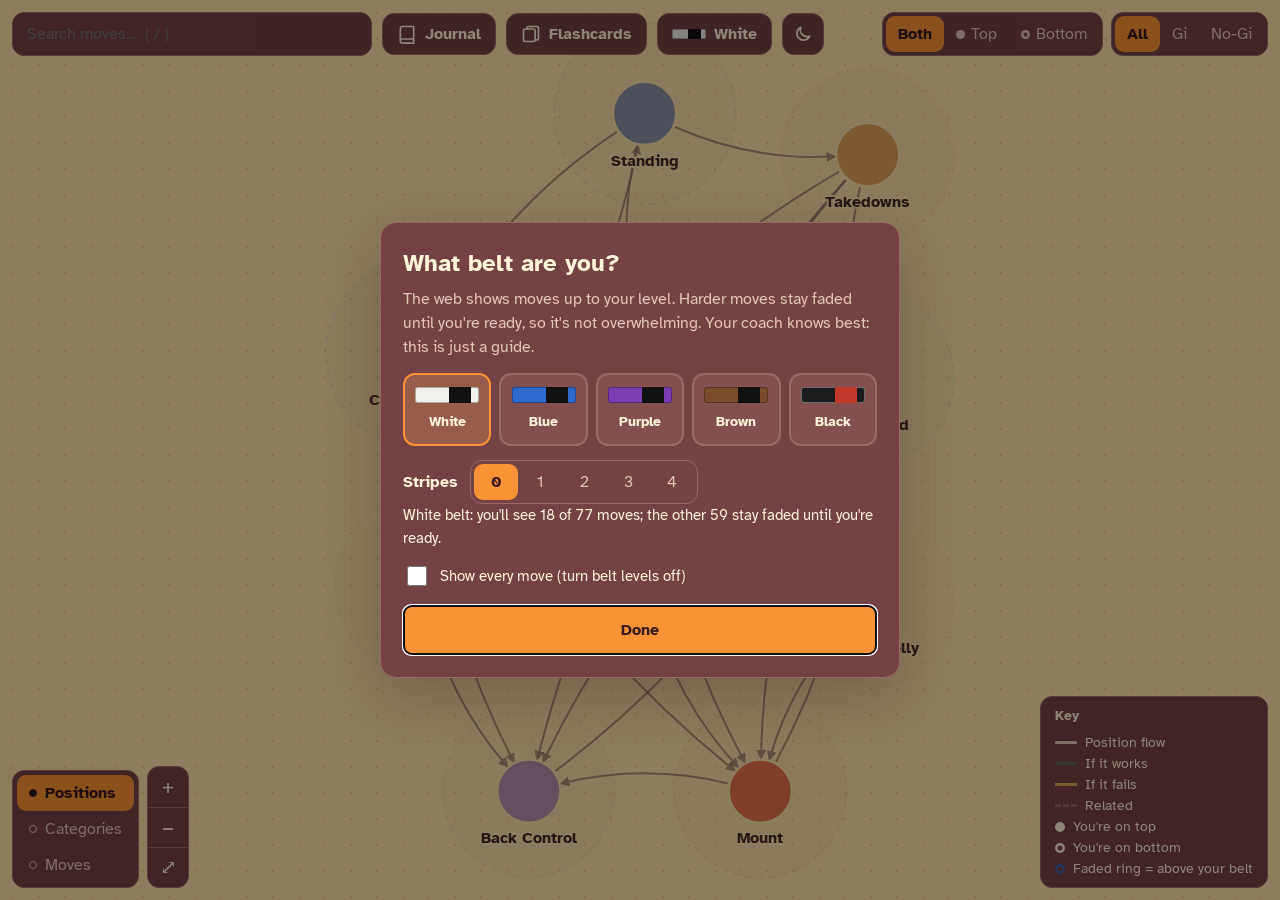
==== commit 5c3a02cc: "Flashcards: full-screen study mode with spaced repetition and stripe tests - 292 cards generated fro" ====
--- a/index.html
+++ b/index.html
@@ -49,6 +49,10 @@
       <svg class="icon-book" viewBox="0 0 24 24" aria-hidden="true"><path d="M4 5.5A2.5 2.5 0 0 1 6.5 3H20v15H6.5A2.5 2.5 0 0 0 4 20.5zM4 20.5A2.5 2.5 0 0 0 6.5 23H20v-5"/></svg>
       <span class="btn-label">Journal</span>
     </button>
+    <button id="cards-btn" class="icon-btn with-label" aria-label="Open flashcards">
+      <svg class="icon-cards" viewBox="0 0 24 24" aria-hidden="true"><rect x="3" y="6" width="14" height="15" rx="2"/><path d="M7 6V5a2 2 0 0 1 2-2h10a2 2 0 0 1 2 2v12a2 2 0 0 1-2 2h-2"/></svg>
+      <span class="btn-label">Flashcards</span>
+    </button>
     <button id="belt-btn" class="icon-btn with-label" aria-label="Your belt level"></button>
     <button id="theme-btn" class="icon-btn" aria-label="Switch colour theme">
       <svg class="icon-sun" viewBox="0 0 24 24" aria-hidden="true"><circle cx="12" cy="12" r="4.5"/><path d="M12 2v2.5M12 19.5V22M2 12h2.5M19.5 12H22M4.9 4.9l1.8 1.8M17.3 17.3l1.8 1.8M4.9 19.1l1.8-1.8M17.3 6.7l1.8-1.8"/></svg>
@@ -96,6 +100,9 @@
     </ul>
   </div>
 
+  <!-- Flashcards: full-screen study mode (filled in by js/study.js) -->
+  <div id="study" class="study" hidden></div>
+
   <!-- Belt picker: shown on first visit, and from the belt button -->
   <div id="belt-dialog" class="modal" hidden>
     <div class="modal-card" role="dialog" aria-modal="true" aria-labelledby="belt-title">
@@ -123,6 +130,8 @@
   <script src="js/graph.js"></script>
   <script src="js/journal.js"></script>
   <script src="js/panel.js"></script>
+  <script src="js/cards.js"></script>
+  <script src="js/study.js"></script>
   <script src="js/app.js"></script>
 </body>
 </html>
--- a/styles.css
+++ b/styles.css
@@ -87,7 +87,7 @@
   line-height: 1.5;
   -webkit-font-smoothing: antialiased;
 }
-button { font: inherit; color: inherit; cursor: pointer; }
+button { font: inherit; color: inherit; cursor: pointer; -webkit-tap-highlight-color: transparent; }
 .muted { color: var(--muted); }
 .small { font-size: 13px; }
 .dot {
@@ -553,3 +553,83 @@
 @media (max-width: 480px) {
   .belt-choices { grid-template-columns: repeat(3, 1fr); }
 }
+
+/* ---------- Flashcards: full-screen study mode ---------- */
+.icon-cards { width: 18px; height: 18px; flex: none; fill: none; stroke: currentColor; stroke-width: 2; stroke-linejoin: round; }
+.locked-actions { display: flex; flex-wrap: wrap; gap: 8px; }
+body.studying .topbar, body.studying .controls, body.studying .legend { visibility: hidden; }
+
+.study {
+  position: fixed; inset: 0; z-index: 70; display: flex; flex-direction: column;
+  background: var(--surface); color: var(--text);
+  padding: env(safe-area-inset-top, 0px) 0 env(safe-area-inset-bottom, 0px);
+}
+.study-top {
+  display: flex; align-items: center; justify-content: space-between; gap: 12px;
+  width: min(680px, 100%); margin: 0 auto; padding: 14px 20px 8px;
+}
+.study-top h1 { margin: 0; font-size: 26px; }
+.study-count { font-weight: 700; color: var(--muted); }
+.study-close {
+  width: 40px; height: 40px; flex: none; border: 0; border-radius: 50%;
+  background: var(--surface-2); font-size: 24px; line-height: 1;
+}
+.study-progress { width: min(640px, calc(100% - 40px)); margin: 0 auto; height: 6px; border-radius: 3px; background: var(--field); overflow: hidden; }
+.study-progress span { display: block; height: 100%; background: var(--accent); transition: width .3s; }
+.study-body {
+  flex: 1; min-height: 0; overflow-y: auto; width: min(680px, 100%); margin: 0 auto;
+  padding: 16px 20px 32px; display: flex; flex-direction: column; gap: 16px;
+}
+.study-body.center, .center { text-align: center; align-items: center; }
+
+/* Hub */
+.rank-card { display: flex; align-items: center; gap: 16px; padding: 16px; background: var(--surface-2); border: 1px solid var(--border); border-radius: 14px; }
+.rank-name { font-size: 22px; font-weight: 700; }
+.belt-huge { width: 110px; height: 26px; border-radius: 4px; }
+.belt-huge .belt-tab { width: 36px; right: 14px; padding: 0 3px; }
+.belt-huge .belt-tab i { width: 4px; }
+.hub-section { padding: 16px; background: var(--surface-2); border: 1px solid var(--border); border-radius: 14px; }
+.hub-section p { margin: 10px 0 0; }
+.next-row { display: flex; align-items: center; gap: 10px; flex-wrap: wrap; }
+.meter { position: relative; height: 12px; margin-top: 12px; border-radius: 6px; background: var(--field); overflow: hidden; }
+.meter span { display: block; height: 100%; background: var(--accent); border-radius: 6px; }
+.meter i { position: absolute; top: 0; bottom: 0; width: 2px; background: var(--text); opacity: .6; }
+.hub-actions { display: flex; flex-direction: column; gap: 10px; }
+.btn-big { justify-content: center; flex-direction: column; gap: 2px; padding: 14px 16px; font-size: 18px; font-weight: 700; border-radius: 12px; }
+.btn-sub { font-size: 13px; font-weight: 400; opacity: .85; }
+.btn:disabled { opacity: .45; cursor: default; }
+
+/* A question card */
+.q-card { display: flex; flex-direction: column; gap: 10px; }
+.q-type { align-self: flex-start; padding: 3px 12px; border-radius: 999px; font-size: 13px; font-weight: 700; background: var(--accent); color: var(--on-accent); }
+.q-prompt { margin: 4px 0 0; font-size: 24px; line-height: 1.3; }
+.q-quote { margin: 0; padding: 12px 16px; border-left: 4px solid var(--accent); background: var(--surface-2); border-radius: 8px; font-size: 18px; line-height: 1.55; }
+.q-hint { margin: 0; }
+.q-options { display: flex; flex-direction: column; gap: 10px; }
+.opt {
+  display: flex; align-items: center; gap: 12px; min-height: 56px; padding: 10px 14px; text-align: left;
+  background: var(--surface-2); border: 2px solid var(--border); border-radius: 12px; font-size: 18px;
+}
+.opt-key {
+  display: inline-flex; align-items: center; justify-content: center; flex: none;
+  width: 28px; height: 28px; border-radius: 50%; background: var(--field); font-size: 14px; font-weight: 700;
+}
+.opt-name { flex: 1; }
+.opt-mark { font-weight: 700; font-size: 15px; }
+.opt.picked { border-color: var(--accent); background: color-mix(in srgb, var(--accent) 18%, var(--surface-2)); }
+.opt.picked .opt-key { background: var(--accent); color: var(--on-accent); }
+.opt.right { border-color: color-mix(in srgb, var(--success) 60%, var(--text)); background: color-mix(in srgb, var(--success) 30%, var(--surface-2)); }
+.opt.missed { border-color: color-mix(in srgb, var(--success) 60%, var(--text)); border-style: dashed; }
+.opt.wrong { border-color: var(--danger); background: color-mix(in srgb, var(--danger) 18%, var(--surface-2)); }
+.opt.dim { opacity: .5; }
+.opt:disabled { cursor: default; color: var(--text); }
+.fb { margin: 4px 0 0; padding: 12px 14px; border-radius: 10px; font-size: 16px; }
+.fb-ok { background: color-mix(in srgb, var(--success) 30%, var(--surface-2)); }
+.fb-no { background: color-mix(in srgb, var(--danger) 16%, var(--surface-2)); }
+.q-go { width: 100%; }
+
+/* Results */
+.big-score { font-size: 64px; font-weight: 700; line-height: 1; }
+.big-score span { font-size: 28px; color: var(--muted); }
+.promo h2 { margin: 6px 0 0; font-size: 28px; }
+.promo .belt-huge { margin-top: 12px; transform: scale(1.4); }
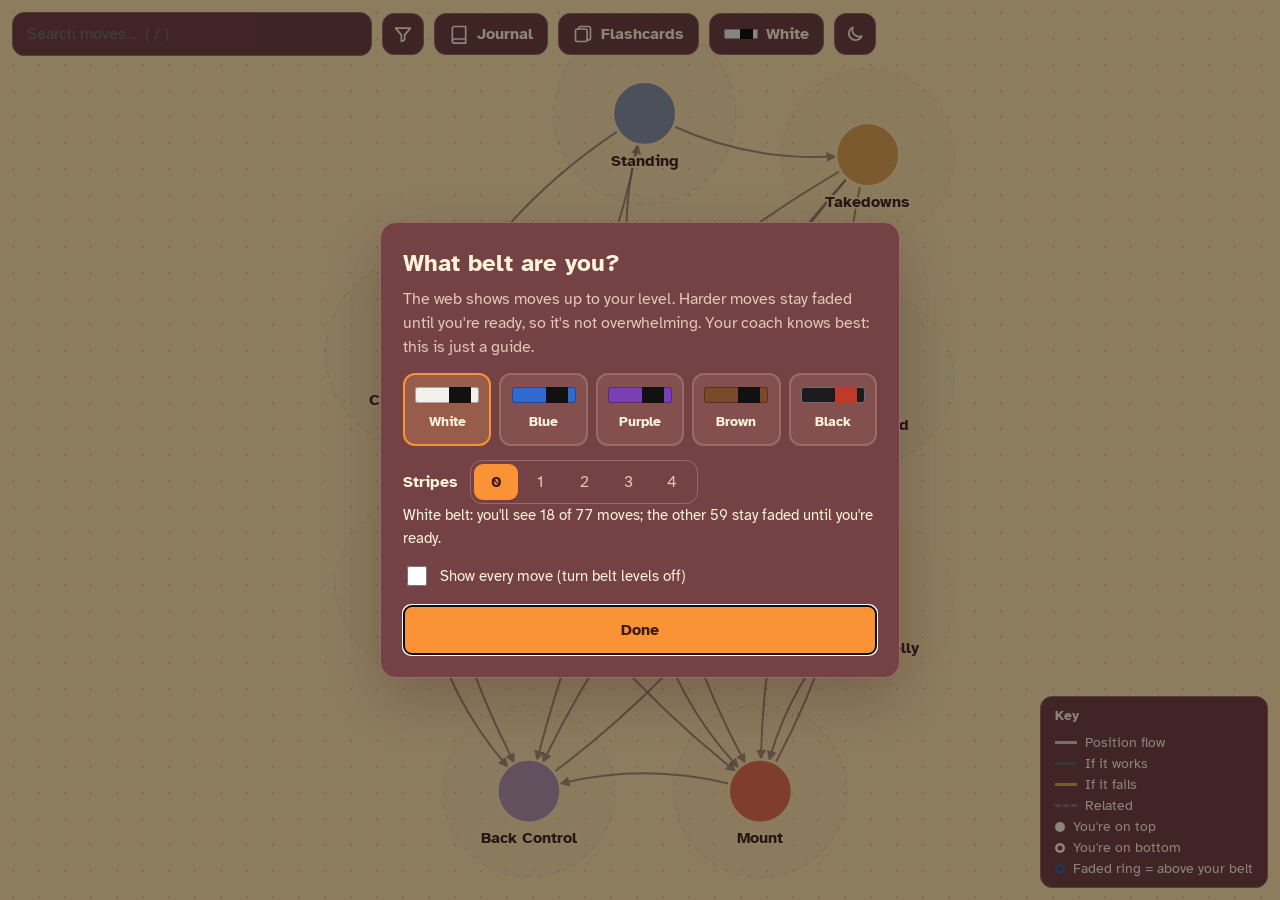
==== commit 0f7f68c4: "Fix stale-file mix-ups on iPad; one Filter dropdown; remove zoom box - Flashcards button did nothing" ====
--- a/index.html
+++ b/index.html
@@ -25,7 +25,7 @@
   <link rel="preconnect" href="https://fonts.googleapis.com">
   <link rel="preconnect" href="https://fonts.gstatic.com" crossorigin>
   <link rel="stylesheet" href="https://fonts.googleapis.com/css2?family=Atkinson+Hyperlegible:wght@400;700&display=swap">
-  <link rel="stylesheet" href="styles.css">
+  <link rel="stylesheet" href="styles.css?v=10">
 </head>
 <body>
   <!-- The map itself. Everything is drawn into this SVG by js/graph.js -->
@@ -39,11 +39,37 @@
     <div class="panel-body"></div>
   </aside>
 
-  <!-- Top bar: search, journal, theme, filters -->
+  <!-- Top bar: search, journal, flashcards, belt, theme, filters -->
   <header class="topbar">
     <div class="search">
       <input id="search" type="search" placeholder="Search moves…  ( / )" autocomplete="off" aria-label="Search moves">
       <ul id="search-results" hidden></ul>
+    </div>
+    <!-- Filters: one button that opens a small dropdown -->
+    <div class="filter-wrap">
+      <button id="filters-toggle" class="icon-btn" aria-haspopup="true" aria-expanded="false" aria-controls="filter-menu" aria-label="Filters">
+        <svg class="icon-filter" viewBox="0 0 24 24" aria-hidden="true"><path d="M3 5h18l-7 8v6l-4 2v-8z"/></svg>
+        <span class="filter-count" hidden></span>
+      </button>
+      <div id="filter-menu" class="menu" hidden>
+        <div class="menu-group">
+          <div class="menu-label">You're on</div>
+          <div class="segmented" role="group" aria-label="Top or bottom filter">
+            <button class="filter-btn" data-key="role" data-value="all">Both</button>
+            <button class="filter-btn" data-key="role" data-value="top"><span class="dot role-top"></span>Top</button>
+            <button class="filter-btn" data-key="role" data-value="bottom"><span class="dot role-bottom"></span>Bottom</button>
+          </div>
+        </div>
+        <div class="menu-group">
+          <div class="menu-label">Style</div>
+          <div class="segmented" role="group" aria-label="Gi filter">
+            <button class="filter-btn" data-key="style" data-value="all">All</button>
+            <button class="filter-btn" data-key="style" data-value="gi">Gi</button>
+            <button class="filter-btn" data-key="style" data-value="nogi">No-Gi</button>
+          </div>
+        </div>
+        <button class="link-btn menu-reset">Reset filters</button>
+      </div>
     </div>
     <button id="journal-btn" class="icon-btn with-label" aria-label="Open training journal">
       <svg class="icon-book" viewBox="0 0 24 24" aria-hidden="true"><path d="M4 5.5A2.5 2.5 0 0 1 6.5 3H20v15H6.5A2.5 2.5 0 0 0 4 20.5zM4 20.5A2.5 2.5 0 0 0 6.5 23H20v-5"/></svg>
@@ -58,33 +84,7 @@
       <svg class="icon-sun" viewBox="0 0 24 24" aria-hidden="true"><circle cx="12" cy="12" r="4.5"/><path d="M12 2v2.5M12 19.5V22M2 12h2.5M19.5 12H22M4.9 4.9l1.8 1.8M17.3 17.3l1.8 1.8M4.9 19.1l1.8-1.8M17.3 6.7l1.8-1.8"/></svg>
       <svg class="icon-moon" viewBox="0 0 24 24" aria-hidden="true"><path d="M20 14.5A8 8 0 0 1 9.5 4a8 8 0 1 0 10.5 10.5z"/></svg>
     </button>
-    <div class="filters">
-      <div class="segmented" role="group" aria-label="Top or bottom filter">
-        <button class="filter-btn" data-key="role" data-value="all">Both</button>
-        <button class="filter-btn" data-key="role" data-value="top"><span class="dot role-top"></span>Top</button>
-        <button class="filter-btn" data-key="role" data-value="bottom"><span class="dot role-bottom"></span>Bottom</button>
-      </div>
-      <div class="segmented" role="group" aria-label="Gi filter">
-        <button class="filter-btn" data-key="style" data-value="all">All</button>
-        <button class="filter-btn" data-key="style" data-value="gi">Gi</button>
-        <button class="filter-btn" data-key="style" data-value="nogi">No-Gi</button>
-      </div>
-    </div>
   </header>
-
-  <!-- Bottom left: zoom level "gearbox" + zoom buttons -->
-  <div class="controls">
-    <div class="levels" role="group" aria-label="Detail level">
-      <button class="level-btn" title="See all positions"><span class="pip"></span>Positions</button>
-      <button class="level-btn" title="See categories"><span class="pip"></span>Categories</button>
-      <button class="level-btn" title="See every move"><span class="pip"></span>Moves</button>
-    </div>
-    <div class="zoom">
-      <button id="zoom-in" aria-label="Zoom in">+</button>
-      <button id="zoom-out" aria-label="Zoom out">−</button>
-      <button id="zoom-fit" aria-label="Show everything">⤢</button>
-    </div>
-  </div>
 
   <!-- Bottom right: what the arrow colours mean -->
   <div id="legend" class="legend">
@@ -125,13 +125,13 @@
   </div>
 
 
-  <script src="js/data.js"></script>
-  <script src="js/belts.js"></script>
-  <script src="js/graph.js"></script>
-  <script src="js/journal.js"></script>
-  <script src="js/panel.js"></script>
-  <script src="js/cards.js"></script>
-  <script src="js/study.js"></script>
-  <script src="js/app.js"></script>
+  <script src="js/data.js?v=10"></script>
+  <script src="js/belts.js?v=10"></script>
+  <script src="js/graph.js?v=10"></script>
+  <script src="js/journal.js?v=10"></script>
+  <script src="js/panel.js?v=10"></script>
+  <script src="js/cards.js?v=10"></script>
+  <script src="js/study.js?v=10"></script>
+  <script src="js/app.js?v=10"></script>
 </body>
 </html>
--- a/styles.css
+++ b/styles.css
@@ -220,37 +220,37 @@
 .icon-btn svg { width: 20px; height: 20px; fill: none; stroke: currentColor; stroke-width: 2; stroke-linecap: round; stroke-linejoin: round; }
 .icon-btn:hover { color: var(--accent); }
 [data-theme="light"] .icon-sun, [data-theme="dark"] .icon-moon { display: none; }
-.filters { display: flex; gap: 8px; margin-left: auto; flex-wrap: wrap; }
 .segmented {
   display: flex; padding: 3px;
   background: var(--surface); border: 1px solid var(--border); border-radius: var(--radius);
 }
-.segmented button, .levels button {
+.segmented button {
   display: inline-flex; align-items: center; min-height: 36px;
   padding: 6px 12px; background: none; border: 0; border-radius: 9px; color: var(--muted);
 }
 /* "You are here" = the contrast colour */
-.segmented button.active, .levels button.active { background: var(--accent); color: var(--on-accent); font-weight: 700; }
-.levels button.active .pip { background: var(--on-accent); border-color: var(--on-accent); }
-
-.controls {
-  position: fixed; left: 12px; bottom: 12px;
-  display: flex; gap: 8px; align-items: flex-end; flex-wrap: wrap;
-  padding-bottom: env(safe-area-inset-bottom);
-}
-.levels {
-  display: flex; flex-direction: column; padding: 4px;
+.segmented button.active { background: var(--accent); color: var(--on-accent); font-weight: 700; }
+.segmented button:hover { color: var(--text); }
+.segmented button.active:hover { color: var(--on-accent); }
+
+/* Filter button + its dropdown menu */
+.filter-wrap { position: relative; }
+.icon-filter { fill: none; stroke: currentColor; stroke-width: 2; stroke-linejoin: round; }
+#filters-toggle { position: relative; }
+.filter-count {
+  position: absolute; top: -6px; right: -6px; min-width: 20px; height: 20px; padding: 0 5px;
+  border-radius: 10px; background: var(--on-accent); color: var(--accent);
+  font-size: 12px; font-weight: 700; line-height: 20px; text-align: center;
+}
+.menu {
+  position: absolute; top: calc(100% + 8px); left: 0; z-index: 25; width: max-content; max-width: calc(100vw - 24px);
+  display: flex; flex-direction: column; gap: 12px; padding: 14px;
   background: var(--surface); border: 1px solid var(--border); border-radius: var(--radius);
-}
-.levels button { display: flex; align-items: center; gap: 8px; text-align: left; }
-.pip { width: 8px; height: 8px; border-radius: 50%; border: 1.5px solid var(--muted); }
-.zoom {
-  display: flex; flex-direction: column; overflow: hidden;
-  background: var(--surface); border: 1px solid var(--border); border-radius: var(--radius);
-}
-.zoom button { width: 40px; height: 40px; background: none; border: 0; font-size: 20px; }
-.zoom button + button { border-top: 1px solid var(--border); }
-.zoom button:hover, .levels button:hover, .segmented button:hover { color: var(--text); }
+  box-shadow: 0 12px 32px var(--shadow);
+}
+.menu-label { font-size: 13px; font-weight: 700; color: var(--muted); margin-bottom: 6px; }
+.menu .segmented { background: var(--field); }
+.menu-reset { align-self: flex-start; }
 
 .legend {
   position: fixed; right: 12px; bottom: 12px; padding: 8px 14px;
@@ -455,12 +455,8 @@
 @media (max-width: 719px) {
   .icon-btn.with-label { width: 42px; padding: 0; }
   .icon-btn.with-label .btn-label { display: none; }
-  .search { max-width: none; }
-  .levels button { padding: 5px 10px; font-size: 14px; }
-  .filters { width: 100%; justify-content: space-between; gap: 6px; flex-wrap: nowrap; }
-  .segmented { flex: 1; }
-  .segmented button { flex: 1; justify-content: center; padding: 6px 4px; font-size: 14px; }
-  .filter-btn .dot { margin-right: 4px; }
+  .search { flex-basis: 100%; max-width: none; }    /* search gets its own row; buttons sit below */
+  .topbar { gap: 8px; }
 }
 
 /* ---------- Phones + portrait tablets: panel becomes a bottom sheet ----------
@@ -485,7 +481,6 @@
   .panel.open { box-shadow: 0 -12px 40px var(--shadow); }
   .panel { padding-top: 0; padding-bottom: env(safe-area-inset-bottom, 0px); }
   .panel-close { top: 18px; }
-  .panel.open ~ .controls { display: none; }
   .hint { top: auto; bottom: 170px; }
 }
 
@@ -557,7 +552,7 @@
 /* ---------- Flashcards: full-screen study mode ---------- */
 .icon-cards { width: 18px; height: 18px; flex: none; fill: none; stroke: currentColor; stroke-width: 2; stroke-linejoin: round; }
 .locked-actions { display: flex; flex-wrap: wrap; gap: 8px; }
-body.studying .topbar, body.studying .controls, body.studying .legend { visibility: hidden; }
+body.studying .topbar, body.studying .legend { visibility: hidden; }
 
 .study {
   position: fixed; inset: 0; z-index: 70; display: flex; flex-direction: column;
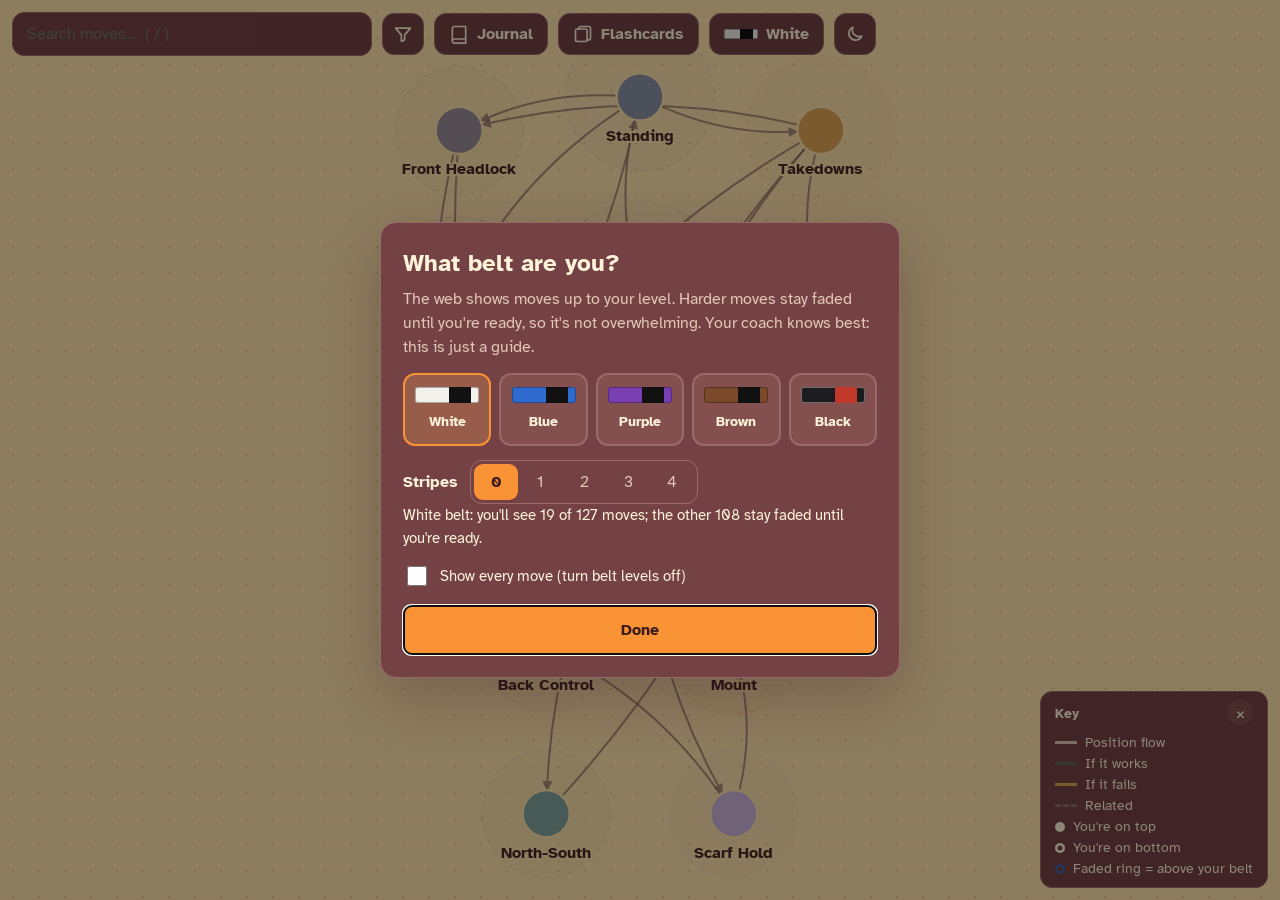
==== commit 112b3866: "Add 50 moves (batch 1), 3 new positions, and a close button on the Key - New positions: Front Headlo" ====
--- a/index.html
+++ b/index.html
@@ -25,7 +25,7 @@
   <link rel="preconnect" href="https://fonts.googleapis.com">
   <link rel="preconnect" href="https://fonts.gstatic.com" crossorigin>
   <link rel="stylesheet" href="https://fonts.googleapis.com/css2?family=Atkinson+Hyperlegible:wght@400;700&display=swap">
-  <link rel="stylesheet" href="styles.css?v=10">
+  <link rel="stylesheet" href="styles.css?v=11">
 </head>
 <body>
   <!-- The map itself. Everything is drawn into this SVG by js/graph.js -->
@@ -88,7 +88,10 @@
 
   <!-- Bottom right: what the arrow colours mean -->
   <div id="legend" class="legend">
-    <button id="legend-toggle" class="legend-title">Key</button>
+    <div class="legend-head">
+      <button id="legend-toggle" class="legend-title" aria-label="Show or hide the key">Key</button>
+      <button class="legend-close" aria-label="Close the key">×</button>
+    </div>
     <ul>
       <li><span class="swatch flow"></span>Position flow</li>
       <li><span class="swatch success"></span>If it works</li>
@@ -125,13 +128,13 @@
   </div>
 
 
-  <script src="js/data.js?v=10"></script>
-  <script src="js/belts.js?v=10"></script>
-  <script src="js/graph.js?v=10"></script>
-  <script src="js/journal.js?v=10"></script>
-  <script src="js/panel.js?v=10"></script>
-  <script src="js/cards.js?v=10"></script>
-  <script src="js/study.js?v=10"></script>
-  <script src="js/app.js?v=10"></script>
+  <script src="js/data.js?v=11"></script>
+  <script src="js/belts.js?v=11"></script>
+  <script src="js/graph.js?v=11"></script>
+  <script src="js/journal.js?v=11"></script>
+  <script src="js/panel.js?v=11"></script>
+  <script src="js/cards.js?v=11"></script>
+  <script src="js/study.js?v=11"></script>
+  <script src="js/app.js?v=11"></script>
 </body>
 </html>
--- a/styles.css
+++ b/styles.css
@@ -261,6 +261,13 @@
 .legend ul { list-style: none; margin: 6px 0 0; padding: 0; }
 .legend li { display: flex; align-items: center; gap: 8px; }
 .legend.collapsed ul { display: none; }
+/* An × in the corner closes the key, like the journal and technique pages. */
+.legend-head { display: flex; align-items: center; justify-content: space-between; gap: 16px; }
+.legend-close {
+  width: 26px; height: 26px; flex: none; border: 0; border-radius: 50%;
+  background: var(--surface-2); font-size: 17px; line-height: 1;
+}
+.legend.collapsed .legend-close { display: none; }
 .swatch { width: 22px; height: 0; border-top: 3px solid; }
 .swatch.flow { border-color: var(--muted); }
 .swatch.success { border-color: var(--success); }
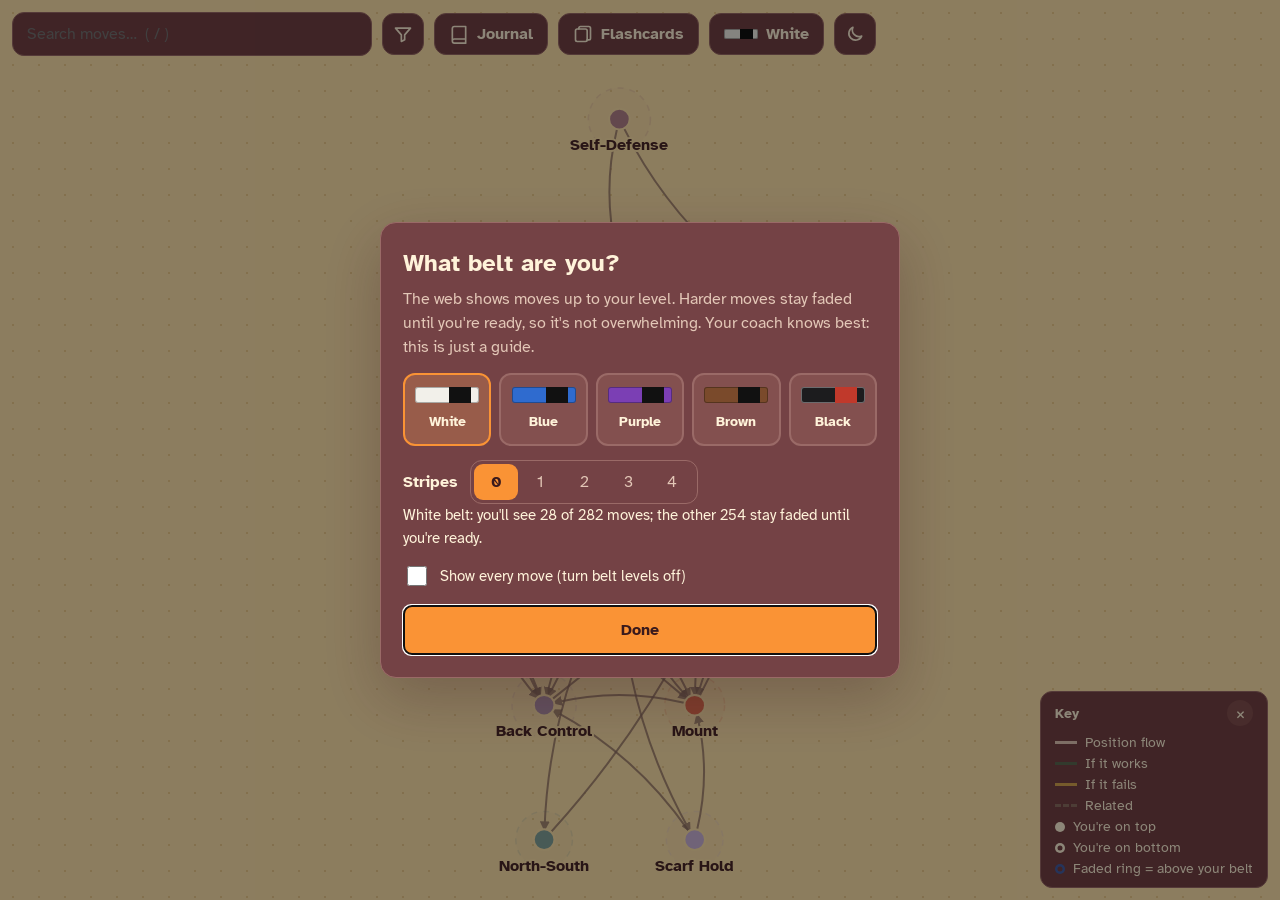
==== commit 77461a2b: "Grow the library to 282 moves (batches 2-5), add Self-Defense and Leg Entanglements - 155 new moves " ====
--- a/index.html
+++ b/index.html
@@ -25,7 +25,7 @@
   <link rel="preconnect" href="https://fonts.googleapis.com">
   <link rel="preconnect" href="https://fonts.gstatic.com" crossorigin>
   <link rel="stylesheet" href="https://fonts.googleapis.com/css2?family=Atkinson+Hyperlegible:wght@400;700&display=swap">
-  <link rel="stylesheet" href="styles.css?v=11">
+  <link rel="stylesheet" href="styles.css?v=12">
 </head>
 <body>
   <!-- The map itself. Everything is drawn into this SVG by js/graph.js -->
@@ -128,13 +128,13 @@
   </div>
 
 
-  <script src="js/data.js?v=11"></script>
-  <script src="js/belts.js?v=11"></script>
-  <script src="js/graph.js?v=11"></script>
-  <script src="js/journal.js?v=11"></script>
-  <script src="js/panel.js?v=11"></script>
-  <script src="js/cards.js?v=11"></script>
-  <script src="js/study.js?v=11"></script>
-  <script src="js/app.js?v=11"></script>
+  <script src="js/data.js?v=12"></script>
+  <script src="js/belts.js?v=12"></script>
+  <script src="js/graph.js?v=12"></script>
+  <script src="js/journal.js?v=12"></script>
+  <script src="js/panel.js?v=12"></script>
+  <script src="js/cards.js?v=12"></script>
+  <script src="js/study.js?v=12"></script>
+  <script src="js/app.js?v=12"></script>
 </body>
 </html>
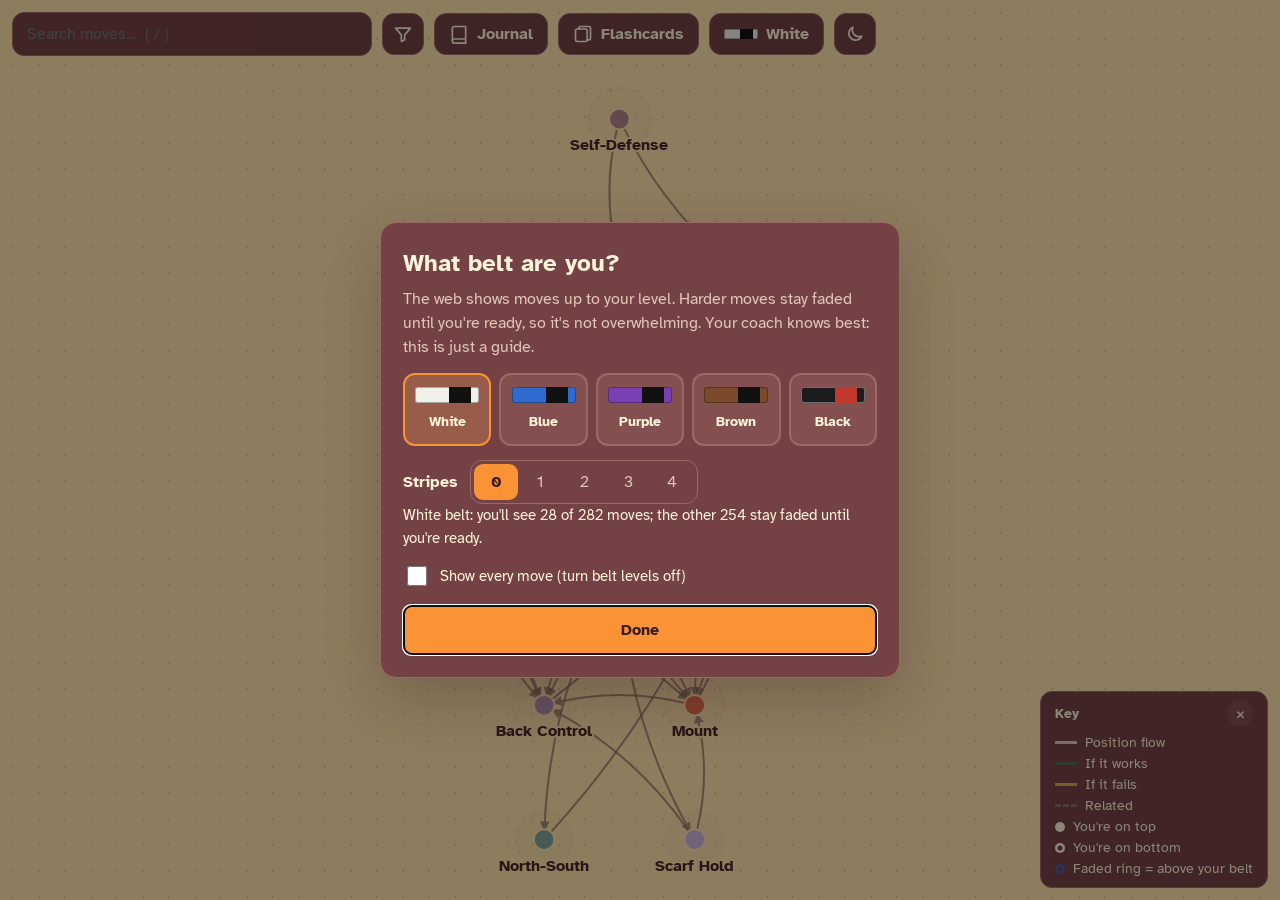
==== commit 2900362c: "Add optional accounts + sync (Supabase), with privacy page - Sign in with a 6-digit emailed code (wo" ====
--- a/index.html
+++ b/index.html
@@ -25,7 +25,7 @@
   <link rel="preconnect" href="https://fonts.googleapis.com">
   <link rel="preconnect" href="https://fonts.gstatic.com" crossorigin>
   <link rel="stylesheet" href="https://fonts.googleapis.com/css2?family=Atkinson+Hyperlegible:wght@400;700&display=swap">
-  <link rel="stylesheet" href="styles.css?v=12">
+  <link rel="stylesheet" href="styles.css?v=13">
 </head>
 <body>
   <!-- The map itself. Everything is drawn into this SVG by js/graph.js -->
@@ -80,6 +80,10 @@
       <span class="btn-label">Flashcards</span>
     </button>
     <button id="belt-btn" class="icon-btn with-label" aria-label="Your belt level"></button>
+    <button id="account-btn" class="icon-btn" aria-label="Sign in to sync your notes" hidden>
+      <svg class="icon-person" viewBox="0 0 24 24" aria-hidden="true"><circle cx="12" cy="8" r="4"/><path d="M4 21a8 8 0 0 1 16 0"/></svg>
+      <span class="sync-dot" aria-hidden="true"></span>
+    </button>
     <button id="theme-btn" class="icon-btn" aria-label="Switch colour theme">
       <svg class="icon-sun" viewBox="0 0 24 24" aria-hidden="true"><circle cx="12" cy="12" r="4.5"/><path d="M12 2v2.5M12 19.5V22M2 12h2.5M19.5 12H22M4.9 4.9l1.8 1.8M17.3 17.3l1.8 1.8M4.9 19.1l1.8-1.8M17.3 6.7l1.8-1.8"/></svg>
       <svg class="icon-moon" viewBox="0 0 24 24" aria-hidden="true"><path d="M20 14.5A8 8 0 0 1 9.5 4a8 8 0 1 0 10.5 10.5z"/></svg>
@@ -122,19 +126,30 @@
     </div>
   </div>
 
+  <!-- Account + sync (filled in by js/account.js) -->
+  <div id="account-dialog" class="modal" hidden>
+    <div class="modal-card account-card" role="dialog" aria-modal="true" aria-labelledby="account-title">
+      <button class="modal-close" aria-label="Close">×</button>
+      <div class="account-body"></div>
+    </div>
+  </div>
+
   <div id="hint" class="hint" hidden>
     <p><b>Scroll or pinch</b> to zoom through the levels. <b>Drag</b> to move around. <b>Tap</b> a bubble to dive in.</p>
     <button>Got it</button>
   </div>
 
 
-  <script src="js/data.js?v=12"></script>
-  <script src="js/belts.js?v=12"></script>
-  <script src="js/graph.js?v=12"></script>
-  <script src="js/journal.js?v=12"></script>
-  <script src="js/panel.js?v=12"></script>
-  <script src="js/cards.js?v=12"></script>
-  <script src="js/study.js?v=12"></script>
-  <script src="js/app.js?v=12"></script>
+  <script src="js/config.js?v=13"></script>
+  <script src="js/data.js?v=13"></script>
+  <script src="js/belts.js?v=13"></script>
+  <script src="js/graph.js?v=13"></script>
+  <script src="js/journal.js?v=13"></script>
+  <script src="js/panel.js?v=13"></script>
+  <script src="js/cards.js?v=13"></script>
+  <script src="js/study.js?v=13"></script>
+  <script src="js/sync.js?v=13"></script>
+  <script src="js/account.js?v=13"></script>
+  <script src="js/app.js?v=13"></script>
 </body>
 </html>
--- a/styles.css
+++ b/styles.css
@@ -556,6 +556,47 @@
   .belt-choices { grid-template-columns: repeat(3, 1fr); }
 }
 
+/* ---------- Account + sync ---------- */
+#account-btn { position: relative; }
+.sync-dot {
+  position: absolute; top: 5px; right: 5px; width: 9px; height: 9px; border-radius: 50%;
+  border: 2px solid var(--surface); display: none;
+}
+#account-btn[data-status="synced"] .sync-dot { display: block; background: var(--success); }
+#account-btn[data-status="syncing"] .sync-dot { display: block; background: var(--accent); }
+#account-btn[data-status="offline"] .sync-dot,
+#account-btn[data-status="error"] .sync-dot { display: block; background: var(--fail); }
+.account-card { position: relative; }
+.modal-close {
+  position: absolute; top: 12px; right: 12px; width: 36px; height: 36px;
+  background: var(--surface-2); border: 0; border-radius: 50%; font-size: 22px; line-height: 1; color: var(--text);
+}
+.account-card h2 { padding-right: 44px; }
+.account-form { display: flex; flex-direction: column; gap: 8px; margin: 6px 0 4px; }
+.account-form label { font-weight: 700; font-size: 15px; }
+.field {
+  width: 100%; padding: 12px; font: inherit; font-size: 17px; color: var(--text);
+  background: var(--field); border: 1px solid var(--border); border-radius: 8px;
+}
+.field:focus { outline: none; border-color: var(--accent); }
+.code-field { font-size: 24px; letter-spacing: .3em; text-align: center; }
+.btn-wide { width: 100%; justify-content: center; padding: 12px; font-size: 16px; margin-top: 6px; }
+.btn-danger { background: var(--danger); border-color: var(--danger); color: #3a0d06; font-weight: 700; }
+.btn:disabled { opacity: .6; }
+.account-msg { min-height: 1.4em; margin: 8px 0; font-size: 15px; }
+.account-msg.bad { color: var(--danger); font-weight: 700; }
+.account-links { display: flex; flex-wrap: wrap; gap: 6px 18px; margin: 6px 0; }
+.account-who { margin: 0 0 6px; overflow-wrap: anywhere; }
+.sync-line { display: flex; align-items: center; gap: 8px; margin: 0 0 8px; }
+.sync-light { width: 10px; height: 10px; border-radius: 50%; flex: none; background: var(--muted); }
+.sync-line[data-status="synced"] .sync-light { background: var(--success); }
+.sync-line[data-status="syncing"] .sync-light { background: var(--accent); }
+.sync-line[data-status="offline"] .sync-light, .sync-line[data-status="error"] .sync-light { background: var(--fail); }
+.account-check { display: flex; gap: 10px; align-items: flex-start; font-size: 15px; margin: 4px 0; cursor: pointer; }
+.account-check input { width: 20px; height: 20px; flex: none; accent-color: var(--accent); }
+.account-card hr { border: 0; border-top: 1px solid var(--border); margin: 16px 0; }
+.account-card a { color: var(--accent); }
+
 /* ---------- Flashcards: full-screen study mode ---------- */
 .icon-cards { width: 18px; height: 18px; flex: none; fill: none; stroke: currentColor; stroke-width: 2; stroke-linejoin: round; }
 .locked-actions { display: flex; flex-wrap: wrap; gap: 8px; }
